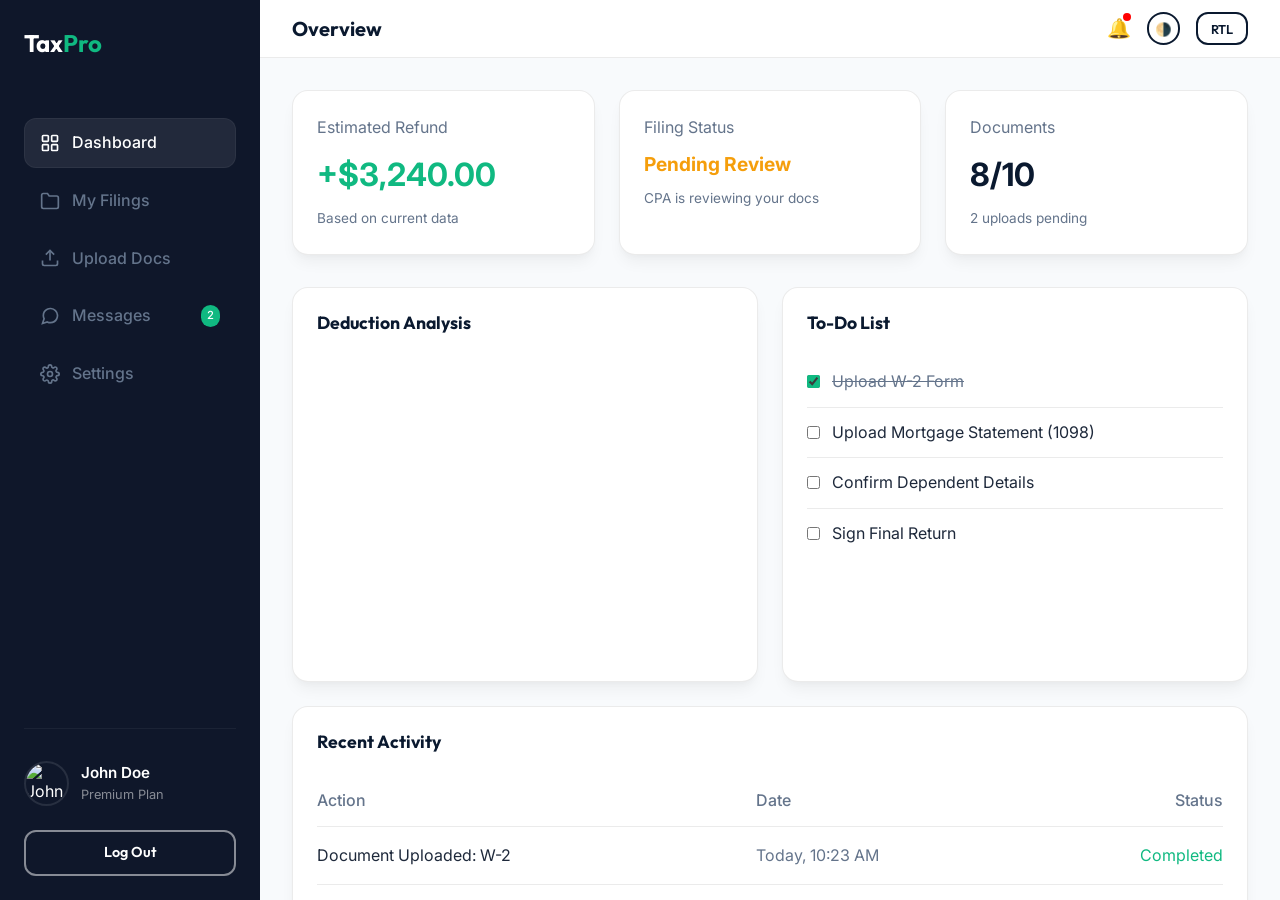
==== dashboard.html @ ce61efd9 "add the some change" ====
<!DOCTYPE html>
<html lang="en" data-theme="light">

<head>
    <meta charset="UTF-8">
    <meta name="viewport" content="width=device-width, initial-scale=1.0">
    <title>Dashboard - TaxPro Premium</title>
    <!-- Fonts -->
    <link rel="preconnect" href="https://fonts.googleapis.com">
    <link rel="preconnect" href="https://fonts.gstatic.com" crossorigin>
    <link
        href="https://fonts.googleapis.com/css2?family=Inter:wght@400;500;600;700&family=Outfit:wght@500;700&display=swap"
        rel="stylesheet">
    <!-- Chart.js -->
    <script src="https://cdn.jsdelivr.net/npm/chart.js"></script>
    <!-- CSS -->
    <link rel="stylesheet" href="assets/css/style.css">
    <link rel="icon" type="image/svg+xml" href="assets/images/favicon.svg">
    <style>
        /* Dashboard Specific Styles */
        .dashboard-layout {
            display: grid;
            grid-template-columns: 260px 1fr;
            min-height: 100vh;
            background-color: var(--bg-body);
        }

        @media (max-width: 1024px) {
            .dashboard-layout {
                grid-template-columns: 1fr;
                padding-top: 80px;
                /* Space for fixed topbar */
            }

            .sidebar {
                display: none;
            }

            .sidebar.active {
                display: flex;
                position: fixed;
                top: 0;
                left: 0;
                bottom: 0;
                z-index: 2100;
                width: 260px;
            }

            .sidebar-overlay {
                display: none;
                position: fixed;
                inset: 0;
                background: rgba(0, 0, 0, 0.5);
                backdrop-filter: blur(4px);
                z-index: 2050;
            }

            .sidebar-overlay.active {
                display: block;
            }

            .topbar {
                position: fixed !important;
                top: 0 !important;
                bottom: auto !important;
                left: 0 !important;
                right: 0 !important;
                height: 80px !important;
                border-top: none !important;
                border-bottom: 1px solid var(--border-color) !important;
                padding: 0 1rem !important;
                background: var(--bg-surface) !important;
                box-shadow: 0 4px 20px rgba(0, 0, 0, 0.15) !important;
                z-index: 3000 !important;
                /* Ensure it's above the overlay */
            }

            .dashboard-content {
                padding-bottom: 2rem !important;
            }
        }

        /* Sidebar */
        .sidebar {
            background: var(--bg-surface);
            border-right: 1px solid var(--border-color);
            display: flex;
            flex-direction: column;
            padding: 1.5rem;
            transition: transform 0.3s ease;
        }

        .nav-item {
            display: flex;
            align-items: center;
            gap: 0.75rem;
            padding: 0.75rem 1rem;
            color: var(--text-muted);
            border-radius: var(--radius-md);
            margin-bottom: 0.5rem;
            transition: all 0.2s;
            font-weight: 500;
        }

        .nav-item:hover,
        .nav-item.active {
            background: rgba(255, 255, 255, 0.08);
            color: white;
            box-shadow: inset 0 0 0 1px rgba(255, 255, 255, 0.05);
        }

        .nav-item svg {
            width: 20px;
            height: 20px;
            stroke-width: 2;
        }

        [data-theme="dark"] .nav-item:hover,
        [data-theme="dark"] .nav-item.active {
            background: rgba(255, 255, 255, 0.1);
        }

        /* Topbar */
        .topbar {
            height: 70px;
            background: var(--bg-surface);
            border-bottom: 1px solid var(--border-color);
            display: flex;
            align-items: center;
            justify-content: space-between;
            padding: 0 2rem;
            position: sticky;
            top: 0;
            z-index: 100;
        }

        /* Main Content */
        .dashboard-content {
            padding: 2rem;
            overflow-y: auto;
            max-height: 100vh;
        }

        /* Widgets */
        .widget-grid {
            display: grid;
            grid-template-columns: repeat(auto-fit, minmax(300px, 1fr));
            gap: 1.5rem;
            margin-bottom: 2rem;
        }

        .status-card {
            padding: 1.5rem;
            border-radius: var(--radius-lg);
            background: var(--bg-surface);
            border: 1px solid var(--border-color);
            box-shadow: var(--shadow-card);
        }

        #sidebar-toggle {
            display: none;
            width: 45px;
            height: 45px;
            padding: 0;
            border-radius: 50%;
            align-items: center;
            justify-content: center;
            font-size: 1.25rem;
            background: var(--bg-surface);
            border: 1px solid var(--border-color);
            transition: all 0.2s;
        }

        @media (max-width: 1024px) {
            #sidebar-toggle {
                display: flex;
                background: var(--bg-surface) !important;
                color: var(--heading-color) !important;
                border: 2px solid var(--border-color) !important;
                margin-top: 0 !important;
                /* Center it better */
            }

            .topbar .flex h2 {
                font-size: 1.5rem !important;
                font-weight: 700 !important;
                margin-bottom: 0 !important;
            }

            .topbar .flex[style*="gap: 1rem"] {
                gap: 0.5rem !important;
            }
        }
    </style>
    <link href="https://unpkg.com/aos@2.3.1/dist/aos.css" rel="stylesheet">
</head>

<body>
    <div class="sidebar-overlay" id="sidebar-overlay"></div>
    <div class="dashboard-layout">

        <!-- Sidebar -->
        <aside class="sidebar" id="sidebar" style="background: #0F172A; color: white; border-right: none;">
            <div class="logo" style="margin-bottom: 3.5rem;">
                <a href="index.html"
                    style="font-family: var(--font-heading); font-size: 1.5rem; font-weight: 700; color: white;">
                    Tax<span style="color: var(--color-accent);">Pro</span>
                </a>
            </div>

            <!-- Section 1: Main Nav -->
            <div style="margin-bottom: 2rem;">
                <nav style="display: flex; flex-direction: column;">
                    <a href="#" class="nav-item active">
                        <svg viewBox="0 0 24 24" fill="none" stroke="currentColor">
                            <rect x="3" y="3" width="7" height="7" rx="1"></rect>
                            <rect x="14" y="3" width="7" height="7" rx="1"></rect>
                            <rect x="14" y="14" width="7" height="7" rx="1"></rect>
                            <rect x="3" y="14" width="7" height="7" rx="1"></rect>
                        </svg>
                        Dashboard
                    </a>
                    <a href="#" class="nav-item">
                        <svg viewBox="0 0 24 24" fill="none" stroke="currentColor">
                            <path d="M22 19a2 2 0 0 1-2 2H4a2 2 0 0 1-2-2V5a2 2 0 0 1 2-2h5l2 3h9a2 2 0 0 1 2 2z">
                            </path>
                        </svg>
                        My Filings
                    </a>
                    <a href="#" class="nav-item">
                        <svg viewBox="0 0 24 24" fill="none" stroke="currentColor">
                            <path d="M21 15v4a2 2 0 0 1-2 2H5a2 2 0 0 1-2-2v-4"></path>
                            <polyline points="17 8 12 3 7 8"></polyline>
                            <line x1="12" y1="3" x2="12" y2="15"></line>
                        </svg>
                        Upload Docs
                    </a>
                    <a href="#" class="nav-item">
                        <svg viewBox="0 0 24 24" fill="none" stroke="currentColor">
                            <path
                                d="M21 11.5a8.38 8.38 0 0 1-.9 3.8 8.5 8.5 0 0 1-7.6 4.7 8.38 8.38 0 0 1-3.8-.9L3 21l1.9-5.7a8.38 8.38 0 0 1-.9-3.8 8.5 8.5 0 0 1 4.7-7.6 8.38 8.38 0 0 1 3.8-.9h.5a8.48 8.48 0 0 1 8 8v.5z">
                            </path>
                        </svg>
                        Messages <span
                            style="background: var(--color-accent); color: white; padding: 2px 6px; border-radius: 10px; font-size: 0.7rem; margin-left: auto;">2</span>
                    </a>
                    <a href="profile.html" class="nav-item">
                        <svg viewBox="0 0 24 24" fill="none" stroke="currentColor">
                            <circle cx="12" cy="12" r="3"></circle>
                            <path
                                d="M19.4 15a1.65 1.65 0 0 0 .33 1.82l.06.06a2 2 0 0 1 0 2.83 2 2 0 0 1-2.83 0l-.06-.06a1.65 1.65 0 0 0-1.82-.33 1.65 1.65 0 0 0-1 1.51V21a2 2 0 0 1-2 2 2 2 0 0 1-2-2v-.09A1.65 1.65 0 0 0 9 19.4a1.65 1.65 0 0 0-1.82.33l-.06.06a2 2 0 0 1-2.83 0 2 2 0 0 1 0-2.83l.06-.06a1.65 1.65 0 0 0 .33-1.82 1.65 1.65 0 0 0-1.51-1H3a2 2 0 0 1-2-2 2 2 0 0 1 2-2h.09A1.65 1.65 0 0 0 4.6 9a1.65 1.65 0 0 0-.33-1.82l-.06-.06a2 2 0 0 1 0-2.83 2 2 0 0 1 2.83 0l.06.06a1.65 1.65 0 0 0 1.82.33H9a1.65 1.65 0 0 0 1-1.51V3a2 2 0 0 1 2-2 2 2 0 0 1 2 2v.09a1.65 1.65 0 0 0 1 1.51 1.65 1.65 0 0 0 1.82-.33l.06-.06a2 2 0 0 1 2.83 0 2 2 0 0 1 0 2.83l-.06.06a1.65 1.65 0 0 0-.33 1.82V9a1.65 1.65 0 0 0 1.51 1H21a2 2 0 0 1 2 2 2 2 0 0 1-2 2h-.09a1.65 1.65 0 0 0-1.51 1z">
                            </path>
                        </svg>
                        Settings
                    </a>
                </nav>
            </div>

            <!-- Section 2: User Account -->
            <div class="user-profile"
                style="border-top: 1px solid rgba(255,255,255,0.05); padding-top: 2rem; margin-top: auto;">
                <div class="flex" style="align-items: center; gap: 0.75rem; margin-bottom: 1.5rem;">
                    <img src="https://images.unsplash.com/photo-1472099645785-5658abf4ff4e?q=80&w=150"
                        style="border-radius: 50%; width: 45px; height: 45px; object-fit: cover; border: 2px solid rgba(255,255,255,0.1);"
                        alt="John Doe">
                    <div>
                        <div style="font-weight: 600; font-size: 0.95rem; color: white;">John Doe</div>
                        <div style="font-size: 0.8rem; color: rgba(255,255,255,0.5);">Premium Plan</div>
                    </div>
                </div>
                <a href="index.html" class="btn btn-outline"
                    style="width: 100%; justify-content: center; font-size: 0.9rem; padding: 0.6rem; border-color: rgba(255,255,255,0.5); color: white;">Log
                    Out</a>
            </div>
        </aside>

        <!-- Main Area -->
        <main style="display: flex; flex-direction: column; height: 100vh;">
            <!-- Topbar -->
            <header class="topbar">
                <div class="flex" style="align-items: center; gap: 1rem;">
                    <button id="sidebar-toggle">
                        ☰
                    </button>
                    <h2 style="font-size: 1.25rem;">Overview</h2>
                </div>

                <div class="flex" style="align-items: center; gap: 1rem;">
                    <div style="position: relative;">
                        <span style="font-size: 1.2rem;">🔔</span>
                        <span
                            style="position: absolute; top: 0; right: 0; width: 8px; height: 8px; background: red; border-radius: 50%;"></span>
                    </div>
                    <button id="theme-toggle" class="btn btn-outline"
                        style="padding: 0.4rem; border-radius: 50%;">🌗</button>
                    <button id="rtl-toggle" class="btn btn-outline"
                        style="font-size: 0.8rem; padding: 0.4rem 0.8rem;">RTL</button>
                </div>
            </header>

            <!-- Content -->
            <div class="dashboard-content">

                <!-- Status Cards -->
                <div class="widget-grid">
                    <div class="status-card">
                        <div style="color: var(--text-muted); margin-bottom: 0.5rem;">Estimated Refund</div>
                        <div style="font-size: 2rem; font-weight: 700; color: var(--color-accent);">+$3,240.00</div>
                        <div style="color: var(--text-muted); font-size: 0.85rem; margin-top: 0.5rem;">Based on current
                            data</div>
                    </div>
                    <div class="status-card">
                        <div style="color: var(--text-muted); margin-bottom: 0.5rem;">Filing Status</div>
                        <div style="font-size: 1.2rem; font-weight: 700; color: #F59E0B;">Pending Review</div>
                        <div style="color: var(--text-muted); font-size: 0.85rem; margin-top: 0.5rem;">CPA is reviewing
                            your docs</div>
                    </div>
                    <div class="status-card">
                        <div style="color: var(--text-muted); margin-bottom: 0.5rem;">Documents</div>
                        <div style="font-size: 2rem; font-weight: 700; color: var(--heading-color);">8/10</div>
                        <div style="color: var(--text-muted); font-size: 0.85rem; margin-top: 0.5rem;">2 uploads pending
                        </div>
                    </div>
                </div>

                <!-- Main Widgets: Chart & Tasks -->
                <div class="grid" style="grid-template-columns: repeat(auto-fit, minmax(400px, 1fr)); gap: 1.5rem;">

                    <!-- Revenue/Deduction Chart -->
                    <div class="status-card" style="grid-column: span 1;">
                        <h3 style="margin-bottom: 1.5rem; font-size: 1.1rem;">Deduction Analysis</h3>
                        <div style="position: relative; height: 300px; width: 100%;">
                            <canvas id="revenueChart"></canvas>
                        </div>
                    </div>

                    <!-- Task Manager -->
                    <div class="status-card">
                        <h3 style="margin-bottom: 1.5rem; font-size: 1.1rem;">To-Do List</h3>
                        <div class="task-list">
                            <div class="flex"
                                style="align-items: center; gap: 0.75rem; padding: 0.75rem 0; border-bottom: 1px solid var(--border-color);">
                                <input type="checkbox" checked style="accent-color: var(--color-accent);">
                                <span style="text-decoration: line-through; color: var(--text-muted);">Upload W-2
                                    Form</span>
                            </div>
                            <div class="flex"
                                style="align-items: center; gap: 0.75rem; padding: 0.75rem 0; border-bottom: 1px solid var(--border-color);">
                                <input type="checkbox" style="accent-color: var(--color-accent);">
                                <span>Upload Mortgage Statement (1098)</span>
                            </div>
                            <div class="flex"
                                style="align-items: center; gap: 0.75rem; padding: 0.75rem 0; border-bottom: 1px solid var(--border-color);">
                                <input type="checkbox" style="accent-color: var(--color-accent);">
                                <span>Confirm Dependent Details</span>
                            </div>
                            <div class="flex" style="align-items: center; gap: 0.75rem; padding: 0.75rem 0;">
                                <input type="checkbox" style="accent-color: var(--color-accent);">
                                <span>Sign Final Return</span>
                            </div>
                        </div>
                    </div>

                </div>

                <!-- Recent Activity -->
                <div class="status-card" style="margin-top: 1.5rem;">
                    <h3 style="margin-bottom: 1.5rem; font-size: 1.1rem;">Recent Activity</h3>
                    <table style="width: 100%; text-align: left; border-collapse: collapse;">
                        <thead>
                            <tr style="border-bottom: 1px solid var(--border-color); color: var(--text-muted);">
                                <th style="padding: 0.75rem 0; font-weight: 500;">Action</th>
                                <th style="padding: 0.75rem 0; font-weight: 500;">Date</th>
                                <th style="padding: 0.75rem 0; font-weight: 500; text-align: right;">Status</th>
                            </tr>
                        </thead>
                        <tbody>
                            <tr style="border-bottom: 1px solid var(--border-color);">
                                <td style="padding: 1rem 0;">Document Uploaded: W-2</td>
                                <td style="padding: 1rem 0; color: var(--text-muted);">Today, 10:23 AM</td>
                                <td style="padding: 1rem 0; text-align: right; color: var(--color-accent);">Completed
                                </td>
                            </tr>
                            <tr style="border-bottom: 1px solid var(--border-color);">
                                <td style="padding: 1rem 0;">Profile Updated</td>
                                <td style="padding: 1rem 0; color: var(--text-muted);">Yesterday</td>
                                <td style="padding: 1rem 0; text-align: right; color: var(--color-accent);">Completed
                                </td>
                            </tr>
                            <tr>
                                <td style="padding: 1rem 0;">CPA Message Received</td>
                                <td style="padding: 1rem 0; color: var(--text-muted);">Jan 28, 2026</td>
                                <td style="padding: 1rem 0; text-align: right; color: #F59E0B;">Pending</td>
                            </tr>
                        </tbody>
                    </table>
                </div>

            </div>
        </main>
    </div>

    <!-- Dashboard Logic -->
    <script src="https://unpkg.com/aos@2.3.1/dist/aos.js"></script>
    <script src="assets/js/main.js"></script>
    <script>
        // Sidebar Toggle Logic for Mobile
        const sidebar = document.getElementById('sidebar');
        const sidebarToggle = document.getElementById('sidebar-toggle');
        const sidebarOverlay = document.getElementById('sidebar-overlay');

        if (sidebarToggle) {
            sidebarToggle.addEventListener('click', () => {
                sidebar.classList.toggle('active');
                sidebarOverlay.classList.toggle('active');
            });
        }

        if (sidebarOverlay) {
            sidebarOverlay.addEventListener('click', () => {
                sidebar.classList.remove('active');
                sidebarOverlay.classList.remove('active');
            });
        }

        // Chart.js Setup
        const ctx = document.getElementById('revenueChart').getContext('2d');
        const revenueChart = new Chart(ctx, {
            type: 'line',
            data: {
                labels: ['Jan', 'Feb', 'Mar', 'Apr', 'May', 'Jun'],
                datasets: [{
                    label: 'Potential Deductions ($)',
                    data: [1200, 1900, 3000, 5000, 2000, 3000],
                    backgroundColor: 'rgba(16, 185, 129, 0.1)',
                    borderColor: '#10B981',
                    borderWidth: 2,
                    fill: true,
                    tension: 0.4
                }]
            },
            options: {
                responsive: true,
                maintainAspectRatio: false,
                plugins: {
                    legend: { display: false }
                },
                scales: {
                    y: {
                        beginAtZero: true,
                        grid: { color: 'rgba(0,0,0,0.05)' }
                    },
                    x: {
                        grid: { display: false }
                    }
                }
            }
        });

        // Dark Mode Chart Update Listener (Optional)
        window.addEventListener('themeChanged', (e) => {
            // Update chart colors if needed
        });
    </script>
</body>

</html>
---- assets/css/style.css ----
/* 
   Tax Preparation Services - Premium Design System 
   Focus: Luxury, Professional, Fintech, Accessible
*/

:root {
    /* Color Palette - Premium & Professional */
    --color-primary: #0A192F;
    /* Deep Navy Blue - Trust */
    --color-primary-light: #162a47;
    --color-accent: #10B981;
    /* Emerald Green - Growth/Success */
    --color-accent-hover: #059669;
    --color-gold: #D4AF37;
    /* Subtle Gold for Luxury highlights */

    --color-bg-light: #F8FAFC;
    /* Off-white background */
    --color-surface-light: #FFFFFF;
    --color-text-light: #1E293B;
    /* Slate 800 */
    --color-text-muted-light: #64748B;

    --color-bg-dark: #0F172A;
    /* Slate 900 */
    --color-surface-dark: #1E293B;
    /* Slate 800 */
    --color-text-dark: #F1F5F9;
    /* Slate 100 */
    --color-text-muted-dark: #94A3B8;

    /* Semantic Aliases (Default: Light Mode) */
    --bg-body: var(--color-bg-light);
    --bg-surface: var(--color-surface-light);
    --bg-card: rgba(255, 255, 255, 0.7);
    /* Glassmorphism base */
    --text-main: var(--color-text-light);
    --text-muted: var(--color-text-muted-light);
    --heading-color: var(--color-primary);
    --border-color: rgba(0, 0, 0, 0.08);
    --shadow-soft: 0 4px 20px -2px rgba(0, 0, 0, 0.1);
    --shadow-card: 0 10px 15px -3px rgba(0, 0, 0, 0.05), 0 4px 6px -2px rgba(0, 0, 0, 0.025);

    /* Typography */
    --font-heading: 'Outfit', 'Inter', sans-serif;
    --font-body: 'Inter', system-ui, sans-serif;

    /* Spacing */
    --container-padding: 2rem;
    --radius-sm: 0.5rem;
    --radius-md: 0.75rem;
    --radius-lg: 1rem;
    --radius-xl: 1.5rem;
}

/* Dark Mode Overrides */
[data-theme="dark"] {
    --bg-body: var(--color-bg-dark);
    --bg-surface: var(--color-surface-dark);
    --bg-card: rgba(30, 41, 59, 0.7);
    --text-main: var(--color-text-dark);
    --text-muted: var(--color-text-muted-dark);
    --heading-color: var(--color-text-dark);
    --border-color: rgba(255, 255, 255, 0.08);
    --shadow-soft: 0 4px 20px -2px rgba(0, 0, 0, 0.4);
    --shadow-card: 0 10px 15px -3px rgba(0, 0, 0, 0.3);
}

/* RTL Support */
/* RTL variables can be added here if needed */

/* Reset & Base Styles */
*,
*::before,
*::after {
    box-sizing: border-box;
    margin: 0;
    padding: 0;
}

html {
    scroll-behavior: smooth;
    font-size: 16px;
}

body {
    font-family: var(--font-body);
    background-color: var(--bg-body);
    color: var(--text-main);
    line-height: 1.6;
    transition: background-color 0.3s ease, color 0.3s ease;
    overflow-x: hidden;
}

h1,
h2,
h3,
h4,
h5,
h6 {
    font-family: var(--font-heading);
    color: var(--heading-color);
    font-weight: 700;
    line-height: 1.2;
    overflow-wrap: break-word;
    word-wrap: break-word;
}

a {
    text-decoration: none;
    color: inherit;
    transition: color 0.2s ease;
}

ul {
    list-style: none;
}

img {
    max-width: 100%;
    display: block;
}

/* Utilities */
.container {
    width: 100%;
    max-width: 1280px;
    margin: 0 auto;
    padding: 0 var(--container-padding);
}

.flex {
    display: flex;
}

.grid {
    display: grid;
}

.hidden {
    display: none !important;
}

.section-padding {
    padding: 5rem 0;
}

.text-center {
    text-align: center !important;
}

/* Buttons */
.btn {
    display: inline-flex;
    align-items: center;
    justify-content: center;
    padding: 0.75rem 1.5rem;
    font-weight: 600;
    border-radius: var(--radius-md);
    cursor: pointer;
    transition: all 0.3s cubic-bezier(0.4, 0, 0.2, 1);
    font-family: var(--font-heading);
    border: none;
    outline: none;
    text-transform: capitalize;
}

.btn-primary {
    background-color: var(--color-primary);
    color: white;
    box-shadow: 0 4px 6px rgba(10, 25, 47, 0.2);
}

.btn-primary:hover {
    background-color: var(--color-primary-light);
    transform: translateY(-2px);
    box-shadow: 0 10px 15px rgba(10, 25, 47, 0.3);
}

.btn-accent {
    background-color: var(--color-accent);
    color: white;
    box-shadow: 0 4px 6px rgba(16, 185, 129, 0.2);
}

.btn-accent:hover {
    background-color: var(--color-accent-hover);
    transform: translateY(-2px);
    box-shadow: 0 10px 15px rgba(16, 185, 129, 0.3);
}

.btn-outline {
    background-color: transparent;
    border: 2px solid var(--color-primary);
    color: var(--color-primary);
}

[data-theme="dark"] .btn-outline {
    border-color: white;
    color: white;
}

.btn-outline:hover {
    background-color: var(--color-primary);
    color: white;
}

[data-theme="dark"] .btn-outline:hover {
    background-color: white;
    color: var(--color-primary);
}

/* Glassmorphism Classes */
.glass-panel {
    background: var(--bg-card);
    backdrop-filter: blur(12px);
    -webkit-backdrop-filter: blur(12px);
    border: 1px solid var(--border-color);
    box-shadow: var(--shadow-card);
    border-radius: var(--radius-lg);
}

/* Animations */
@keyframes fadeInUp {
    from {
        opacity: 0;
        transform: translateY(20px);
    }

    to {
        opacity: 1;
        transform: translateY(0);
    }
}

.animate-fade-up {
    animation: fadeInUp 0.6s ease-out forwards;
}

/* RTL Helpers */
[dir="rtl"] .mr-auto {
    margin-right: 0;
    margin-left: auto;
}

[dir="rtl"] .ml-auto {
    margin-left: 0;
    margin-right: auto;
}

/* Mobile Navigation */
.mobile-nav-toggle {
    display: none;
    align-items: center;
    justify-content: center;
    font-size: 1.8rem;
    background: none;
    border: none;
    color: var(--heading-color);
    cursor: pointer;
    z-index: 2001;
    padding: 0.5rem;
}

.mobile-nav {
    position: fixed;
    top: 0;
    right: -100%;
    width: 280px;
    height: 100vh;
    background: var(--bg-surface);
    z-index: 2000;
    padding: 6rem 2rem 2rem;
    flex-direction: column;
    gap: 1.5rem;
    transition: right 0.3s cubic-bezier(0.4, 0, 0.2, 1);
    box-shadow: -5px 0 30px rgba(0, 0, 0, 0.15);
    display: flex;
}

.mobile-nav.active {
    right: 0;
}

.mobile-nav a {
    font-size: 1.25rem;
    font-weight: 600;
    color: var(--text-main);
    padding: 0.5rem 0;
    border-bottom: 1px solid rgba(0, 0, 0, 0.05);
}

[data-theme="dark"] .mobile-nav a {
    border-bottom-color: rgba(255, 255, 255, 0.05);
}

.mobile-nav a.active {
    color: var(--color-accent);
}

.mobile-overlay {
    position: fixed;
    inset: 0;
    background: rgba(0, 0, 0, 0.6);
    backdrop-filter: blur(4px);
    -webkit-backdrop-filter: blur(4px);
    z-index: 1999;
    display: none;
    opacity: 0;
    transition: opacity 0.3s ease;
}

.mobile-overlay.active {
    display: block;
    opacity: 1;
}

@media (max-width: 1024px) {
    .desktop-nav {
        display: none !important;
    }

    .mobile-nav-toggle {
        display: flex;
    }

    .mobile-hide {
        display: none !important;
    }
}

/* Global Responsive Adjustments */
@media (max-width: 768px) {
    :root {
        --container-padding: 1rem;
    }

    .section-padding {
        padding: 3rem 0;
    }

    h1 {
        font-size: 2rem !important;
    }

    h2 {
        font-size: 1.75rem !important;
    }

    h3 {
        font-size: 1.5rem !important;
    }

    .container.grid,
    .grid {
        grid-template-columns: 1fr !important;
        gap: 1.5rem !important;
    }

    /* Override inline grid styles if they cause overflow */
    [style*="grid-template-columns"] {
        grid-template-columns: 1fr !important;
    }

    /* Dashboard & Profile Specific Fixes */
    .topbar {
        padding: 0 1rem !important;
    }

    .dashboard-content {
        padding: 1rem !important;
    }

    .settings-grid,
    [style*="grid-template-columns: 1fr 1fr"] {
        grid-template-columns: 1fr !important;
    }

    /* Auth pages padding */
    body {
        padding: 1rem !important;
    }

    .auth-content {
        padding: 2rem 1rem !important;
    }
}

@media (max-width: 480px) {
    h1 {
        font-size: 2rem !important;
    }

    .hero-btns {
        flex-direction: column;
    }

    .hero-btns .btn {
        width: 100%;
    }
}
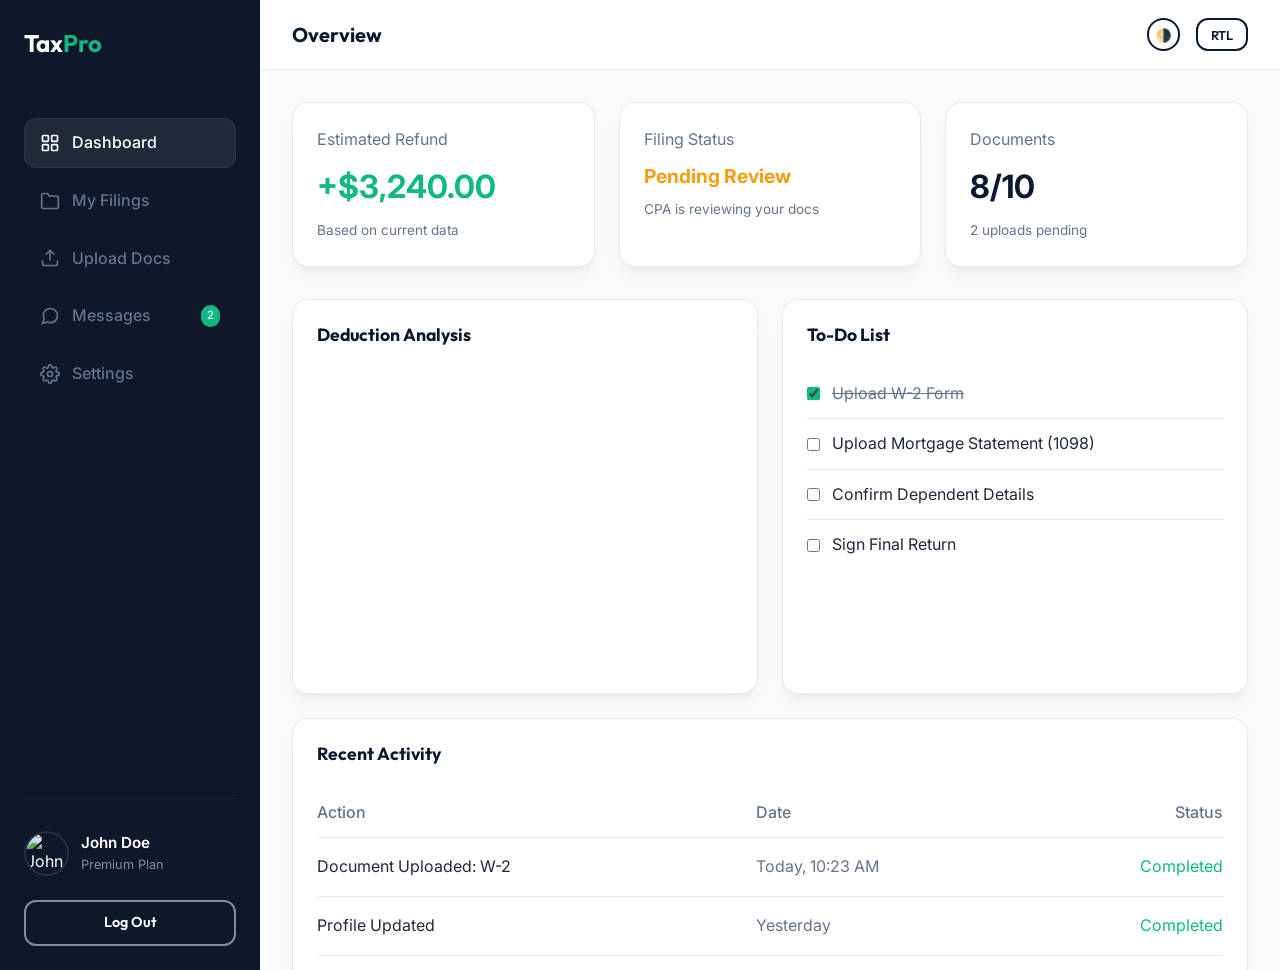
==== commit 80c8eb59: "add notify" ====
--- a/dashboard.html
+++ b/dashboard.html
@@ -25,11 +25,103 @@
             background-color: var(--bg-body);
         }
 
+
+        /* Sidebar */
+        .sidebar {
+            background: var(--bg-surface);
+            border-right: 1px solid var(--border-color);
+            display: flex;
+            flex-direction: column;
+            padding: 1.5rem;
+            transition: transform 0.3s ease;
+        }
+
+        .nav-item {
+            display: flex;
+            align-items: center;
+            gap: 0.75rem;
+            padding: 0.75rem 1rem;
+            color: var(--text-muted);
+            border-radius: var(--radius-md);
+            margin-bottom: 0.5rem;
+            transition: all 0.2s;
+            font-weight: 500;
+        }
+
+        .nav-item:hover,
+        .nav-item.active {
+            background: rgba(255, 255, 255, 0.08);
+            color: white;
+            box-shadow: inset 0 0 0 1px rgba(255, 255, 255, 0.05);
+        }
+
+        .nav-item svg {
+            width: 20px;
+            height: 20px;
+            stroke-width: 2;
+        }
+
+        [data-theme="dark"] .nav-item:hover,
+        [data-theme="dark"] .nav-item.active {
+            background: rgba(255, 255, 255, 0.1);
+        }
+
+        /* Topbar */
+        .topbar {
+            height: 70px;
+            background: var(--bg-surface);
+            border-bottom: 1px solid var(--border-color);
+            display: flex;
+            align-items: center;
+            justify-content: space-between;
+            padding: 0 2rem;
+            position: sticky;
+            top: 0;
+            z-index: 100;
+        }
+
+        /* Main Content */
+        .dashboard-content {
+            padding: 2rem;
+            overflow-y: auto;
+            max-height: 100vh;
+        }
+
+        /* Widgets */
+        .widget-grid {
+            display: grid;
+            grid-template-columns: repeat(auto-fit, minmax(300px, 1fr));
+            gap: 1.5rem;
+            margin-bottom: 2rem;
+        }
+
+        .status-card {
+            padding: 1.5rem;
+            border-radius: var(--radius-lg);
+            background: var(--bg-surface);
+            border: 1px solid var(--border-color);
+            box-shadow: var(--shadow-card);
+        }
+
+        #sidebar-toggle {
+            display: none;
+            width: 45px;
+            height: 45px;
+            padding: 0;
+            border-radius: 50%;
+            align-items: center;
+            justify-content: center;
+            font-size: 1.25rem;
+            background: var(--bg-surface);
+            border: 1px solid var(--border-color);
+            transition: all 0.2s;
+        }
+
+
         @media (max-width: 1024px) {
             .dashboard-layout {
                 grid-template-columns: 1fr;
                 padding-top: 80px;
-                /* Space for fixed topbar */
             }
 
             .sidebar {
@@ -72,113 +164,20 @@
                 background: var(--bg-surface) !important;
                 box-shadow: 0 4px 20px rgba(0, 0, 0, 0.15) !important;
                 z-index: 3000 !important;
-                /* Ensure it's above the overlay */
             }
 
             .dashboard-content {
                 padding-bottom: 2rem !important;
-            }
-        }
-
-        /* Sidebar */
-        .sidebar {
-            background: var(--bg-surface);
-            border-right: 1px solid var(--border-color);
-            display: flex;
-            flex-direction: column;
-            padding: 1.5rem;
-            transition: transform 0.3s ease;
-        }
-
-        .nav-item {
-            display: flex;
-            align-items: center;
-            gap: 0.75rem;
-            padding: 0.75rem 1rem;
-            color: var(--text-muted);
-            border-radius: var(--radius-md);
-            margin-bottom: 0.5rem;
-            transition: all 0.2s;
-            font-weight: 500;
-        }
-
-        .nav-item:hover,
-        .nav-item.active {
-            background: rgba(255, 255, 255, 0.08);
-            color: white;
-            box-shadow: inset 0 0 0 1px rgba(255, 255, 255, 0.05);
-        }
-
-        .nav-item svg {
-            width: 20px;
-            height: 20px;
-            stroke-width: 2;
-        }
-
-        [data-theme="dark"] .nav-item:hover,
-        [data-theme="dark"] .nav-item.active {
-            background: rgba(255, 255, 255, 0.1);
-        }
-
-        /* Topbar */
-        .topbar {
-            height: 70px;
-            background: var(--bg-surface);
-            border-bottom: 1px solid var(--border-color);
-            display: flex;
-            align-items: center;
-            justify-content: space-between;
-            padding: 0 2rem;
-            position: sticky;
-            top: 0;
-            z-index: 100;
-        }
-
-        /* Main Content */
-        .dashboard-content {
-            padding: 2rem;
-            overflow-y: auto;
-            max-height: 100vh;
-        }
-
-        /* Widgets */
-        .widget-grid {
-            display: grid;
-            grid-template-columns: repeat(auto-fit, minmax(300px, 1fr));
-            gap: 1.5rem;
-            margin-bottom: 2rem;
-        }
-
-        .status-card {
-            padding: 1.5rem;
-            border-radius: var(--radius-lg);
-            background: var(--bg-surface);
-            border: 1px solid var(--border-color);
-            box-shadow: var(--shadow-card);
-        }
-
-        #sidebar-toggle {
-            display: none;
-            width: 45px;
-            height: 45px;
-            padding: 0;
-            border-radius: 50%;
-            align-items: center;
-            justify-content: center;
-            font-size: 1.25rem;
-            background: var(--bg-surface);
-            border: 1px solid var(--border-color);
-            transition: all 0.2s;
-        }
-
-        @media (max-width: 1024px) {
+                max-height: none !important;
+                overflow-y: visible !important;
+            }
+
             #sidebar-toggle {
                 display: flex;
                 background: var(--bg-surface) !important;
                 color: var(--heading-color) !important;
                 border: 2px solid var(--border-color) !important;
                 margin-top: 0 !important;
-                /* Center it better */
             }
 
             .topbar .flex h2 {
@@ -190,6 +189,20 @@
             .topbar .flex[style*="gap: 1rem"] {
                 gap: 0.5rem !important;
             }
+
+            .mobile-logo {
+                display: block !important;
+                font-family: var(--font-heading);
+                font-size: 1.25rem;
+                font-weight: 700;
+                color: var(--heading-color);
+                text-decoration: none;
+                margin-right: 0.5rem;
+            }
+        }
+
+        .mobile-logo {
+            display: none;
         }
     </style>
     <link href="https://unpkg.com/aos@2.3.1/dist/aos.css" rel="stylesheet">
@@ -275,22 +288,23 @@
         </aside>
 
         <!-- Main Area -->
-        <main style="display: flex; flex-direction: column; height: 100vh;">
+        <main style="display: flex; flex-direction: column; min-height: 0; flex: 1;">
             <!-- Topbar -->
             <header class="topbar">
-                <div class="flex" style="align-items: center; gap: 1rem;">
-                    <button id="sidebar-toggle">
+                <div class="flex" style="align-items: center; gap: 0.75rem;">
+                    <button id="sidebar-toggle" class="btn btn-outline" style="padding: 0.4rem;">
                         ☰
                     </button>
-                    <h2 style="font-size: 1.25rem;">Overview</h2>
+                    <a href="index.html" class="mobile-logo">
+                        Tax<span style="color: var(--color-accent);">Pro</span>
+                    </a>
+                    <h2 class="page-title"
+                        style="font-size: 1.25rem; white-space: nowrap; overflow: hidden; text-overflow: ellipsis;">
+                        Overview</h2>
                 </div>
 
                 <div class="flex" style="align-items: center; gap: 1rem;">
-                    <div style="position: relative;">
-                        <span style="font-size: 1.2rem;">🔔</span>
-                        <span
-                            style="position: absolute; top: 0; right: 0; width: 8px; height: 8px; background: red; border-radius: 50%;"></span>
-                    </div>
+                   
                     <button id="theme-toggle" class="btn btn-outline"
                         style="padding: 0.4rem; border-radius: 50%;">🌗</button>
                     <button id="rtl-toggle" class="btn btn-outline"
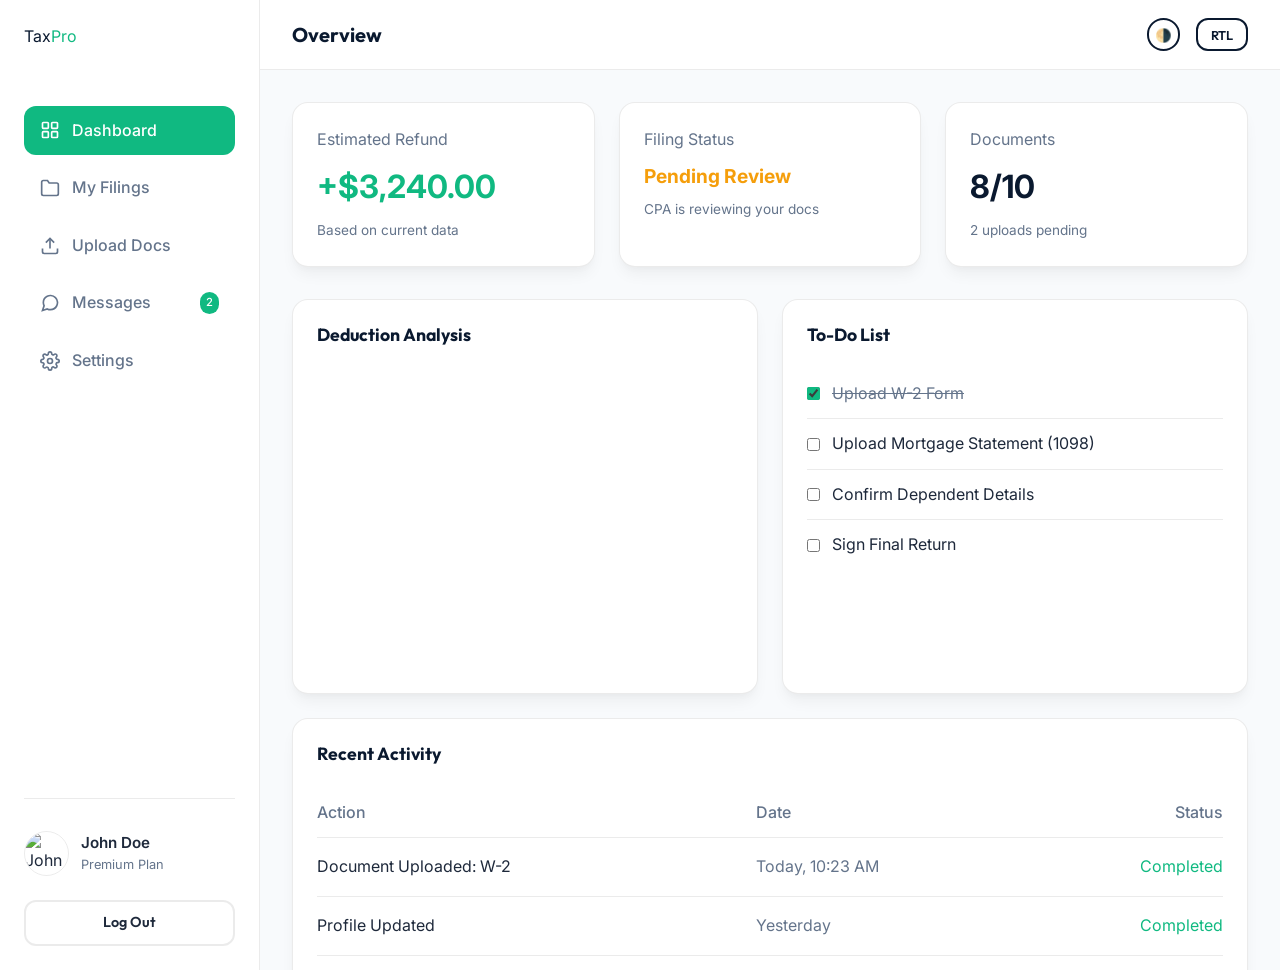
==== commit d0a295d9: "aaswd" ====
--- a/dashboard.html
+++ b/dashboard.html
@@ -26,46 +26,6 @@
         }
 
 
-        /* Sidebar */
-        .sidebar {
-            background: var(--bg-surface);
-            border-right: 1px solid var(--border-color);
-            display: flex;
-            flex-direction: column;
-            padding: 1.5rem;
-            transition: transform 0.3s ease;
-        }
-
-        .nav-item {
-            display: flex;
-            align-items: center;
-            gap: 0.75rem;
-            padding: 0.75rem 1rem;
-            color: var(--text-muted);
-            border-radius: var(--radius-md);
-            margin-bottom: 0.5rem;
-            transition: all 0.2s;
-            font-weight: 500;
-        }
-
-        .nav-item:hover,
-        .nav-item.active {
-            background: rgba(255, 255, 255, 0.08);
-            color: white;
-            box-shadow: inset 0 0 0 1px rgba(255, 255, 255, 0.05);
-        }
-
-        .nav-item svg {
-            width: 20px;
-            height: 20px;
-            stroke-width: 2;
-        }
-
-        [data-theme="dark"] .nav-item:hover,
-        [data-theme="dark"] .nav-item.active {
-            background: rgba(255, 255, 255, 0.1);
-        }
-
         /* Topbar */
         .topbar {
             height: 70px;
@@ -118,88 +78,6 @@
         }
 
 
-        @media (max-width: 1024px) {
-            .dashboard-layout {
-                grid-template-columns: 1fr;
-                padding-top: 80px;
-            }
-
-            .sidebar {
-                display: none;
-            }
-
-            .sidebar.active {
-                display: flex;
-                position: fixed;
-                top: 0;
-                left: 0;
-                bottom: 0;
-                z-index: 2100;
-                width: 260px;
-            }
-
-            .sidebar-overlay {
-                display: none;
-                position: fixed;
-                inset: 0;
-                background: rgba(0, 0, 0, 0.5);
-                backdrop-filter: blur(4px);
-                z-index: 2050;
-            }
-
-            .sidebar-overlay.active {
-                display: block;
-            }
-
-            .topbar {
-                position: fixed !important;
-                top: 0 !important;
-                bottom: auto !important;
-                left: 0 !important;
-                right: 0 !important;
-                height: 80px !important;
-                border-top: none !important;
-                border-bottom: 1px solid var(--border-color) !important;
-                padding: 0 1rem !important;
-                background: var(--bg-surface) !important;
-                box-shadow: 0 4px 20px rgba(0, 0, 0, 0.15) !important;
-                z-index: 3000 !important;
-            }
-
-            .dashboard-content {
-                padding-bottom: 2rem !important;
-                max-height: none !important;
-                overflow-y: visible !important;
-            }
-
-            #sidebar-toggle {
-                display: flex;
-                background: var(--bg-surface) !important;
-                color: var(--heading-color) !important;
-                border: 2px solid var(--border-color) !important;
-                margin-top: 0 !important;
-            }
-
-            .topbar .flex h2 {
-                font-size: 1.5rem !important;
-                font-weight: 700 !important;
-                margin-bottom: 0 !important;
-            }
-
-            .topbar .flex[style*="gap: 1rem"] {
-                gap: 0.5rem !important;
-            }
-
-            .mobile-logo {
-                display: block !important;
-                font-family: var(--font-heading);
-                font-size: 1.25rem;
-                font-weight: 700;
-                color: var(--heading-color);
-                text-decoration: none;
-                margin-right: 0.5rem;
-            }
-        }
 
         .mobile-logo {
             display: none;
@@ -213,17 +91,16 @@
     <div class="dashboard-layout">
 
         <!-- Sidebar -->
-        <aside class="sidebar" id="sidebar" style="background: #0F172A; color: white; border-right: none;">
+        <aside class="sidebar" id="sidebar">
             <div class="logo" style="margin-bottom: 3.5rem;">
-                <a href="index.html"
-                    style="font-family: var(--font-heading); font-size: 1.5rem; font-weight: 700; color: white;">
+                <a href="index.html">
                     Tax<span style="color: var(--color-accent);">Pro</span>
                 </a>
             </div>
 
             <!-- Section 1: Main Nav -->
             <div style="margin-bottom: 2rem;">
-                <nav style="display: flex; flex-direction: column;">
+                <nav>
                     <a href="#" class="nav-item active">
                         <svg viewBox="0 0 24 24" fill="none" stroke="currentColor">
                             <rect x="3" y="3" width="7" height="7" rx="1"></rect>
@@ -270,19 +147,15 @@
             </div>
 
             <!-- Section 2: User Account -->
-            <div class="user-profile"
-                style="border-top: 1px solid rgba(255,255,255,0.05); padding-top: 2rem; margin-top: auto;">
-                <div class="flex" style="align-items: center; gap: 0.75rem; margin-bottom: 1.5rem;">
-                    <img src="https://images.unsplash.com/photo-1472099645785-5658abf4ff4e?q=80&w=150"
-                        style="border-radius: 50%; width: 45px; height: 45px; object-fit: cover; border: 2px solid rgba(255,255,255,0.1);"
-                        alt="John Doe">
+            <div class="user-profile">
+                <div class="flex">
+                    <img src="https://images.unsplash.com/photo-1472099645785-5658abf4ff4e?q=80&w=150" alt="John Doe">
                     <div>
-                        <div style="font-weight: 600; font-size: 0.95rem; color: white;">John Doe</div>
-                        <div style="font-size: 0.8rem; color: rgba(255,255,255,0.5);">Premium Plan</div>
-                    </div>
-                </div>
-                <a href="index.html" class="btn btn-outline"
-                    style="width: 100%; justify-content: center; font-size: 0.9rem; padding: 0.6rem; border-color: rgba(255,255,255,0.5); color: white;">Log
+                        <div class="user-name">John Doe</div>
+                        <div class="user-plan">Premium Plan</div>
+                    </div>
+                </div>
+                <a href="index.html" class="btn btn-outline">Log
                     Out</a>
             </div>
         </aside>
@@ -304,7 +177,7 @@
                 </div>
 
                 <div class="flex" style="align-items: center; gap: 1rem;">
-                   
+
                     <button id="theme-toggle" class="btn btn-outline"
                         style="padding: 0.4rem; border-radius: 50%;">🌗</button>
                     <button id="rtl-toggle" class="btn btn-outline"
--- a/assets/css/style.css
+++ b/assets/css/style.css
@@ -329,6 +329,82 @@
     }
 }
 
+/* Sidebar Overlay */
+.sidebar-overlay {
+    display: none;
+    position: fixed;
+    inset: 0;
+    background: rgba(0, 0, 0, 0.5);
+    backdrop-filter: blur(4px);
+    z-index: 2050;
+}
+
+.sidebar-overlay.active {
+    display: block;
+}
+
+/* Topbar & Dashboard Mobile Layout */
+@media (max-width: 1024px) {
+    .dashboard-layout {
+        grid-template-columns: 1fr;
+        padding-top: 80px;
+    }
+
+    .topbar {
+        position: fixed !important;
+        top: 0 !important;
+        left: 0 !important;
+        right: 0 !important;
+        height: 80px !important;
+        padding: 0 1rem !important;
+        background: var(--bg-surface) !important;
+        border-bottom: 1px solid var(--border-color) !important;
+        box-shadow: 0 4px 20px rgba(0, 0, 0, 0.1) !important;
+        z-index: 1000 !important;
+        /* Keep below sidebar and overlay */
+    }
+
+    .dashboard-content {
+        padding: 1.5rem !important;
+        max-height: none !important;
+        overflow-y: visible !important;
+    }
+
+    .page-title {
+        font-size: 1.2rem !important;
+        font-weight: 700 !important;
+        max-width: 150px;
+    }
+
+    #sidebar-toggle {
+        display: flex !important;
+        align-items: center;
+        justify-content: center;
+        width: 40px;
+        height: 40px;
+        padding: 0;
+        font-size: 1.2rem;
+        border-radius: var(--radius-md);
+        background: var(--bg-surface);
+        border: 1px solid var(--border-color);
+    }
+}
+
+@media (max-width: 480px) {
+    .topbar {
+        padding: 0 0.75rem !important;
+    }
+
+    .topbar .flex {
+        gap: 0.5rem !important;
+    }
+
+    .page-title {
+        font-size: 1.1rem !important;
+        max-width: 110px;
+    }
+}
+
 /* Global Responsive Adjustments */
 @media (max-width: 768px) {
     :root {
@@ -398,4 +474,118 @@
     .hero-btns .btn {
         width: 100%;
     }
+}
+
+/* Sidebar Styling - Global Consistency (Light Theme) */
+.sidebar {
+    background: var(--bg-surface) !important;
+    /* Adapt to theme background */
+    color: var(--text-main) !important;
+    border-right: 1px solid var(--border-color) !important;
+    display: flex;
+    flex-direction: column;
+    padding: 1.5rem;
+    transition: transform 0.3s ease;
+    z-index: 2100;
+    /* Ensure high enough for mobile */
+}
+
+@media (max-width: 1024px) {
+    .sidebar {
+        display: none;
+        position: fixed;
+        top: 0;
+        left: 0;
+        bottom: 0;
+        width: 260px;
+    }
+
+    .sidebar.active {
+        display: flex;
+    }
+}
+
+.sidebar .logo a {
+    color: var(--heading-color) !important;
+}
+
+.sidebar nav {
+    display: flex;
+    flex-direction: column;
+}
+
+.nav-item {
+    display: flex;
+    align-items: center;
+    gap: 0.75rem;
+    padding: 0.75rem 1rem;
+    color: var(--text-muted) !important;
+    border-radius: var(--radius-md);
+    margin-bottom: 0.5rem;
+    transition: all 0.2s;
+    font-weight: 500;
+}
+
+.nav-item svg {
+    width: 20px;
+    height: 20px;
+    stroke-width: 2;
+}
+
+.nav-item:hover,
+.nav-item.active {
+    background: rgba(16, 185, 129, 0.1) !important;
+    /* Subtle accent background */
+    color: var(--color-accent) !important;
+    box-shadow: none;
+}
+
+.nav-item.active {
+    background: var(--color-accent) !important;
+    color: white !important;
+}
+
+.user-profile {
+    border-top: 1px solid var(--border-color);
+    padding-top: 2rem;
+    margin-top: auto;
+}
+
+.user-profile .flex {
+    align-items: center;
+    gap: 0.75rem;
+    margin-bottom: 1.5rem;
+}
+
+.user-profile img {
+    border-radius: 50%;
+    width: 45px;
+    height: 45px;
+    object-fit: cover;
+    border: 1px solid var(--border-color);
+}
+
+.user-profile .user-name {
+    font-weight: 600;
+    font-size: 0.95rem;
+    color: var(--text-main);
+}
+
+.user-profile .user-plan {
+    font-size: 0.8rem;
+    color: var(--text-muted);
+}
+
+.sidebar .btn-outline {
+    width: 100%;
+    justify-content: center;
+    font-size: 0.9rem;
+    padding: 0.6rem;
+    border-color: var(--border-color) !important;
+    color: var(--text-main) !important;
+}
+
+.sidebar .btn-outline:hover {
+    background-color: var(--color-primary) !important;
+    color: white !important;
 }
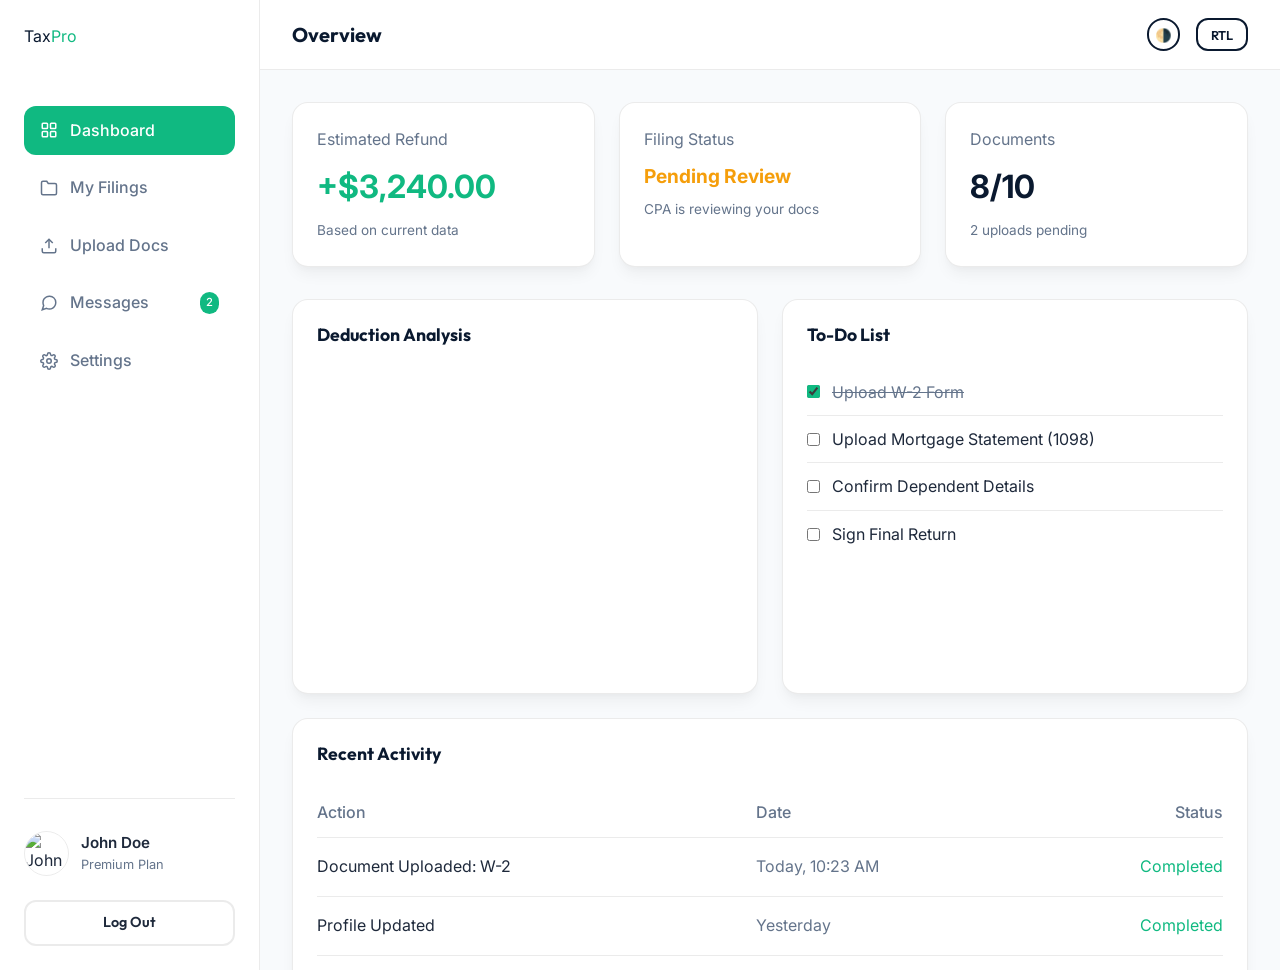
==== commit 69c750dc: "after" ====
--- a/dashboard.html
+++ b/dashboard.html
@@ -50,7 +50,7 @@
         /* Widgets */
         .widget-grid {
             display: grid;
-            grid-template-columns: repeat(auto-fit, minmax(300px, 1fr));
+            grid-template-columns: repeat(auto-fit, minmax(280px, 1fr));
             gap: 1.5rem;
             margin-bottom: 2rem;
         }
@@ -92,10 +92,12 @@
 
         <!-- Sidebar -->
         <aside class="sidebar" id="sidebar">
-            <div class="logo" style="margin-bottom: 3.5rem;">
+            <div class="logo" style="margin-bottom: 3.5rem; position: relative;">
                 <a href="index.html">
                     Tax<span style="color: var(--color-accent);">Pro</span>
                 </a>
+                <button class="sidebar-close" id="sidebar-close"
+                    style="display: none; background: none; border: none; padding: 0;">&times;</button>
             </div>
 
             <!-- Section 1: Main Nav -->
@@ -211,13 +213,14 @@
                 </div>
 
                 <!-- Main Widgets: Chart & Tasks -->
-                <div class="grid" style="grid-template-columns: repeat(auto-fit, minmax(400px, 1fr)); gap: 1.5rem;">
+                <div class="grid"
+                    style="grid-template-columns: repeat(auto-fit, minmax(min(100%, 400px), 1fr)); gap: 1.5rem;">
 
                     <!-- Revenue/Deduction Chart -->
                     <div class="status-card" style="grid-column: span 1;">
                         <h3 style="margin-bottom: 1.5rem; font-size: 1.1rem;">Deduction Analysis</h3>
-                        <div style="position: relative; height: 300px; width: 100%;">
-                            <canvas id="revenueChart"></canvas>
+                        <div style="position: relative; height: 300px; width: 100%; overflow-x: auto;">
+                            <canvas id="revenueChart" style="min-width: 300px;"></canvas>
                         </div>
                     </div>
 
@@ -227,23 +230,25 @@
                         <div class="task-list">
                             <div class="flex"
                                 style="align-items: center; gap: 0.75rem; padding: 0.75rem 0; border-bottom: 1px solid var(--border-color);">
-                                <input type="checkbox" checked style="accent-color: var(--color-accent);">
-                                <span style="text-decoration: line-through; color: var(--text-muted);">Upload W-2
-                                    Form</span>
+                                <input type="checkbox" checked
+                                    style="accent-color: var(--color-accent); flex-shrink: 0;">
+                                <span
+                                    style="text-decoration: line-through; color: var(--text-muted); line-height: 1.4;">Upload
+                                    W-2 Form</span>
                             </div>
                             <div class="flex"
                                 style="align-items: center; gap: 0.75rem; padding: 0.75rem 0; border-bottom: 1px solid var(--border-color);">
-                                <input type="checkbox" style="accent-color: var(--color-accent);">
-                                <span>Upload Mortgage Statement (1098)</span>
+                                <input type="checkbox" style="accent-color: var(--color-accent); flex-shrink: 0;">
+                                <span style="line-height: 1.4;">Upload Mortgage Statement (1098)</span>
                             </div>
                             <div class="flex"
                                 style="align-items: center; gap: 0.75rem; padding: 0.75rem 0; border-bottom: 1px solid var(--border-color);">
-                                <input type="checkbox" style="accent-color: var(--color-accent);">
-                                <span>Confirm Dependent Details</span>
+                                <input type="checkbox" style="accent-color: var(--color-accent); flex-shrink: 0;">
+                                <span style="line-height: 1.4;">Confirm Dependent Details</span>
                             </div>
                             <div class="flex" style="align-items: center; gap: 0.75rem; padding: 0.75rem 0;">
-                                <input type="checkbox" style="accent-color: var(--color-accent);">
-                                <span>Sign Final Return</span>
+                                <input type="checkbox" style="accent-color: var(--color-accent); flex-shrink: 0;">
+                                <span style="line-height: 1.4;">Sign Final Return</span>
                             </div>
                         </div>
                     </div>
@@ -253,34 +258,36 @@
                 <!-- Recent Activity -->
                 <div class="status-card" style="margin-top: 1.5rem;">
                     <h3 style="margin-bottom: 1.5rem; font-size: 1.1rem;">Recent Activity</h3>
-                    <table style="width: 100%; text-align: left; border-collapse: collapse;">
-                        <thead>
-                            <tr style="border-bottom: 1px solid var(--border-color); color: var(--text-muted);">
-                                <th style="padding: 0.75rem 0; font-weight: 500;">Action</th>
-                                <th style="padding: 0.75rem 0; font-weight: 500;">Date</th>
-                                <th style="padding: 0.75rem 0; font-weight: 500; text-align: right;">Status</th>
-                            </tr>
-                        </thead>
-                        <tbody>
-                            <tr style="border-bottom: 1px solid var(--border-color);">
-                                <td style="padding: 1rem 0;">Document Uploaded: W-2</td>
-                                <td style="padding: 1rem 0; color: var(--text-muted);">Today, 10:23 AM</td>
-                                <td style="padding: 1rem 0; text-align: right; color: var(--color-accent);">Completed
-                                </td>
-                            </tr>
-                            <tr style="border-bottom: 1px solid var(--border-color);">
-                                <td style="padding: 1rem 0;">Profile Updated</td>
-                                <td style="padding: 1rem 0; color: var(--text-muted);">Yesterday</td>
-                                <td style="padding: 1rem 0; text-align: right; color: var(--color-accent);">Completed
-                                </td>
-                            </tr>
-                            <tr>
-                                <td style="padding: 1rem 0;">CPA Message Received</td>
-                                <td style="padding: 1rem 0; color: var(--text-muted);">Jan 28, 2026</td>
-                                <td style="padding: 1rem 0; text-align: right; color: #F59E0B;">Pending</td>
-                            </tr>
-                        </tbody>
-                    </table>
+                    <div class="table-responsive">
+                        <table style="width: 100%; text-align: left; border-collapse: collapse;">
+                            <thead>
+                                <tr style="border-bottom: 1px solid var(--border-color); color: var(--text-muted);">
+                                    <th style="padding: 0.75rem 0; font-weight: 500;">Action</th>
+                                    <th style="padding: 0.75rem 0; font-weight: 500;">Date</th>
+                                    <th style="padding: 0.75rem 0; font-weight: 500; text-align: right;">Status</th>
+                                </tr>
+                            </thead>
+                            <tbody>
+                                <tr style="border-bottom: 1px solid var(--border-color);">
+                                    <td style="padding: 1rem 0;">Document Uploaded: W-2</td>
+                                    <td style="padding: 1rem 0; color: var(--text-muted);">Today, 10:23 AM</td>
+                                    <td style="padding: 1rem 0; text-align: right; color: var(--color-accent);">Completed
+                                    </td>
+                                </tr>
+                                <tr style="border-bottom: 1px solid var(--border-color);">
+                                    <td style="padding: 1rem 0;">Profile Updated</td>
+                                    <td style="padding: 1rem 0; color: var(--text-muted);">Yesterday</td>
+                                    <td style="padding: 1rem 0; text-align: right; color: var(--color-accent);">Completed
+                                    </td>
+                                </tr>
+                                <tr>
+                                    <td style="padding: 1rem 0;">CPA Message Received</td>
+                                    <td style="padding: 1rem 0; color: var(--text-muted);">Jan 28, 2026</td>
+                                    <td style="padding: 1rem 0; text-align: right; color: #F59E0B;">Pending</td>
+                                </tr>
+                            </tbody>
+                        </table>
+                    </div>
                 </div>
 
             </div>
@@ -305,6 +312,14 @@
 
         if (sidebarOverlay) {
             sidebarOverlay.addEventListener('click', () => {
+                sidebar.classList.remove('active');
+                sidebarOverlay.classList.remove('active');
+            });
+        }
+
+        const sidebarClose = document.getElementById('sidebar-close');
+        if (sidebarClose) {
+            sidebarClose.addEventListener('click', () => {
                 sidebar.classList.remove('active');
                 sidebarOverlay.classList.remove('active');
             });
--- a/assets/css/style.css
+++ b/assets/css/style.css
@@ -392,16 +392,22 @@
 
 @media (max-width: 480px) {
     .topbar {
-        padding: 0 0.75rem !important;
+        padding: 0 0.5rem !important;
     }
 
     .topbar .flex {
-        gap: 0.5rem !important;
+        gap: 0.25rem !important;
     }
 
     .page-title {
-        font-size: 1.1rem !important;
-        max-width: 110px;
+        font-size: 1rem !important;
+        max-width: 90px;
+    }
+
+    #sidebar-toggle {
+        width: 35px;
+        height: 35px;
+        font-size: 1rem;
     }
 }
 
@@ -444,7 +450,7 @@
     }
 
     .dashboard-content {
-        padding: 1rem !important;
+        padding: 0.75rem !important;
     }
 
     .settings-grid,
@@ -459,6 +465,37 @@
 
     .auth-content {
         padding: 2rem 1rem !important;
+    }
+
+    /* Robust Table Scroll Fix */
+    .table-responsive {
+        width: 100% !important;
+        max-width: 100% !important;
+        overflow-x: auto !important; /* Enable horizontal scroll */
+        display: block !important;
+        -webkit-overflow-scrolling: touch;
+        margin-top: 1rem;
+        border-radius: var(--radius-md);
+    }
+
+    .table-responsive table {
+        width: 100% !important;
+        min-width: 600px !important; /* Increased for better column spacing */
+        table-layout: auto !important; /* Allow columns to fit content */
+        border-collapse: collapse !important;
+    }
+
+    .table-responsive th,
+    .table-responsive td {
+        white-space: normal !important; /* Allow wrapping if needed */
+        word-wrap: break-word;
+        padding: 1rem 0.75rem !important; /* Generous padding for separation */
+        text-align: left !important;
+    }
+
+    /* Status cards full width */
+    .widget-grid {
+        grid-template-columns: 1fr !important;
     }
 }
 
@@ -502,6 +539,17 @@
 
     .sidebar.active {
         display: flex;
+        box-shadow: 0 0 50px rgba(0, 0, 0, 0.3);
+    }
+
+    .sidebar-close {
+        display: block !important;
+        position: absolute;
+        top: 1.5rem;
+        right: 1.5rem;
+        font-size: 1.5rem;
+        cursor: pointer;
+        color: var(--text-muted);
     }
 }
 
@@ -527,9 +575,10 @@
 }
 
 .nav-item svg {
-    width: 20px;
-    height: 20px;
+    width: 18px;
+    height: 18px;
     stroke-width: 2;
+    flex-shrink: 0;
 }
 
 .nav-item:hover,
@@ -583,6 +632,7 @@
     padding: 0.6rem;
     border-color: var(--border-color) !important;
     color: var(--text-main) !important;
+    white-space: nowrap;
 }
 
 .sidebar .btn-outline:hover {
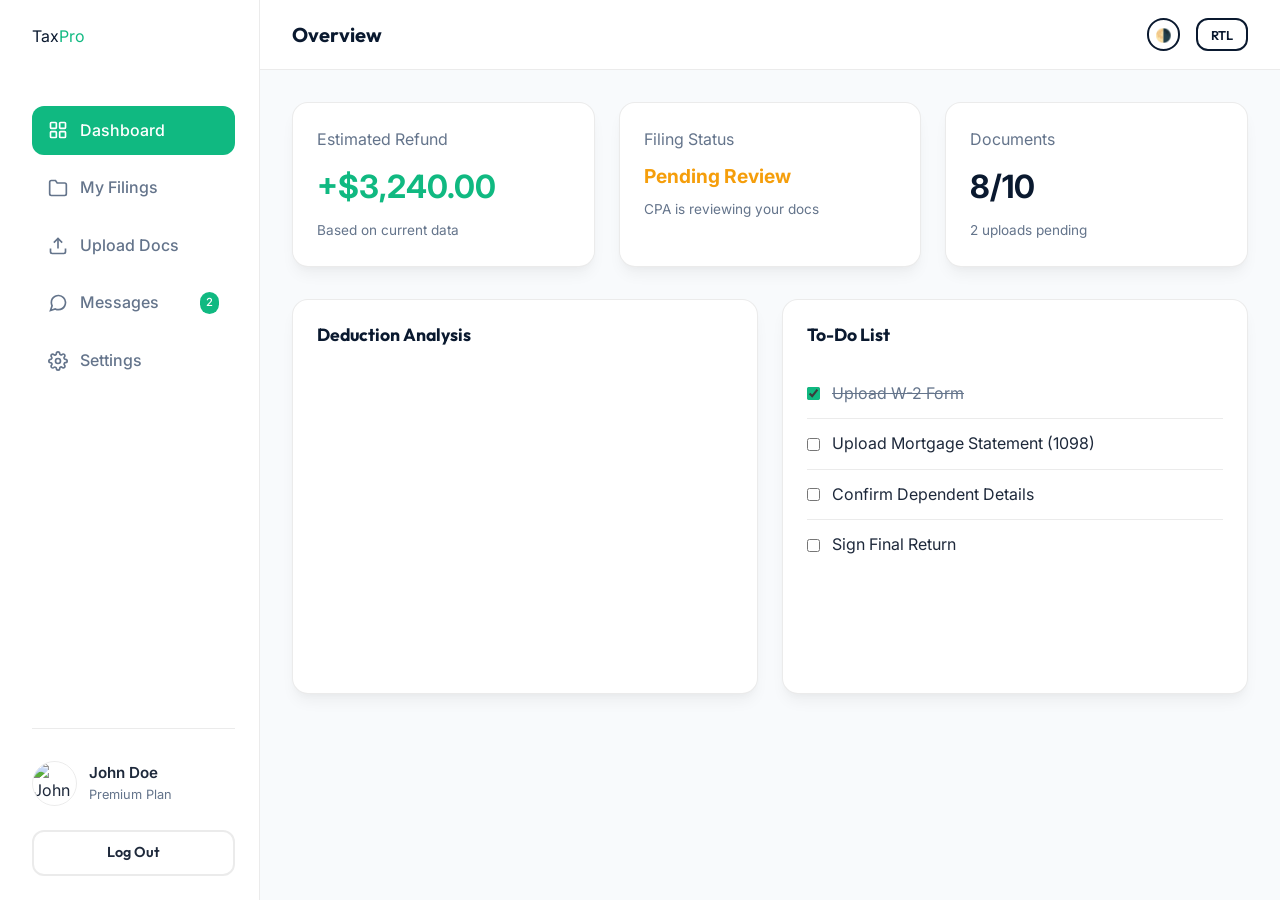
==== commit 02f60119: "add the dash boadr imf" ====
--- a/dashboard.html
+++ b/dashboard.html
@@ -50,7 +50,7 @@
         /* Widgets */
         .widget-grid {
             display: grid;
-            grid-template-columns: repeat(auto-fit, minmax(280px, 1fr));
+            grid-template-columns: repeat(auto-fit, minmax(300px, 1fr));
             gap: 1.5rem;
             margin-bottom: 2rem;
         }
@@ -92,12 +92,10 @@
 
         <!-- Sidebar -->
         <aside class="sidebar" id="sidebar">
-            <div class="logo" style="margin-bottom: 3.5rem; position: relative;">
+            <div class="logo" style="margin-bottom: 3.5rem;">
                 <a href="index.html">
                     Tax<span style="color: var(--color-accent);">Pro</span>
                 </a>
-                <button class="sidebar-close" id="sidebar-close"
-                    style="display: none; background: none; border: none; padding: 0;">&times;</button>
             </div>
 
             <!-- Section 1: Main Nav -->
@@ -213,14 +211,13 @@
                 </div>
 
                 <!-- Main Widgets: Chart & Tasks -->
-                <div class="grid"
-                    style="grid-template-columns: repeat(auto-fit, minmax(min(100%, 400px), 1fr)); gap: 1.5rem;">
+                <div class="grid" style="grid-template-columns: repeat(auto-fit, minmax(400px, 1fr)); gap: 1.5rem;">
 
                     <!-- Revenue/Deduction Chart -->
                     <div class="status-card" style="grid-column: span 1;">
                         <h3 style="margin-bottom: 1.5rem; font-size: 1.1rem;">Deduction Analysis</h3>
-                        <div style="position: relative; height: 300px; width: 100%; overflow-x: auto;">
-                            <canvas id="revenueChart" style="min-width: 300px;"></canvas>
+                        <div style="position: relative; height: 300px; width: 100%;">
+                            <canvas id="revenueChart"></canvas>
                         </div>
                     </div>
 
@@ -230,25 +227,23 @@
                         <div class="task-list">
                             <div class="flex"
                                 style="align-items: center; gap: 0.75rem; padding: 0.75rem 0; border-bottom: 1px solid var(--border-color);">
-                                <input type="checkbox" checked
-                                    style="accent-color: var(--color-accent); flex-shrink: 0;">
-                                <span
-                                    style="text-decoration: line-through; color: var(--text-muted); line-height: 1.4;">Upload
-                                    W-2 Form</span>
+                                <input type="checkbox" checked style="accent-color: var(--color-accent);">
+                                <span style="text-decoration: line-through; color: var(--text-muted);">Upload W-2
+                                    Form</span>
                             </div>
                             <div class="flex"
                                 style="align-items: center; gap: 0.75rem; padding: 0.75rem 0; border-bottom: 1px solid var(--border-color);">
-                                <input type="checkbox" style="accent-color: var(--color-accent); flex-shrink: 0;">
-                                <span style="line-height: 1.4;">Upload Mortgage Statement (1098)</span>
+                                <input type="checkbox" style="accent-color: var(--color-accent);">
+                                <span>Upload Mortgage Statement (1098)</span>
                             </div>
                             <div class="flex"
                                 style="align-items: center; gap: 0.75rem; padding: 0.75rem 0; border-bottom: 1px solid var(--border-color);">
-                                <input type="checkbox" style="accent-color: var(--color-accent); flex-shrink: 0;">
-                                <span style="line-height: 1.4;">Confirm Dependent Details</span>
+                                <input type="checkbox" style="accent-color: var(--color-accent);">
+                                <span>Confirm Dependent Details</span>
                             </div>
                             <div class="flex" style="align-items: center; gap: 0.75rem; padding: 0.75rem 0;">
-                                <input type="checkbox" style="accent-color: var(--color-accent); flex-shrink: 0;">
-                                <span style="line-height: 1.4;">Sign Final Return</span>
+                                <input type="checkbox" style="accent-color: var(--color-accent);">
+                                <span>Sign Final Return</span>
                             </div>
                         </div>
                     </div>
@@ -256,39 +251,7 @@
                 </div>
 
                 <!-- Recent Activity -->
-                <div class="status-card" style="margin-top: 1.5rem;">
-                    <h3 style="margin-bottom: 1.5rem; font-size: 1.1rem;">Recent Activity</h3>
-                    <div class="table-responsive">
-                        <table style="width: 100%; text-align: left; border-collapse: collapse;">
-                            <thead>
-                                <tr style="border-bottom: 1px solid var(--border-color); color: var(--text-muted);">
-                                    <th style="padding: 0.75rem 0; font-weight: 500;">Action</th>
-                                    <th style="padding: 0.75rem 0; font-weight: 500;">Date</th>
-                                    <th style="padding: 0.75rem 0; font-weight: 500; text-align: right;">Status</th>
-                                </tr>
-                            </thead>
-                            <tbody>
-                                <tr style="border-bottom: 1px solid var(--border-color);">
-                                    <td style="padding: 1rem 0;">Document Uploaded: W-2</td>
-                                    <td style="padding: 1rem 0; color: var(--text-muted);">Today, 10:23 AM</td>
-                                    <td style="padding: 1rem 0; text-align: right; color: var(--color-accent);">Completed
-                                    </td>
-                                </tr>
-                                <tr style="border-bottom: 1px solid var(--border-color);">
-                                    <td style="padding: 1rem 0;">Profile Updated</td>
-                                    <td style="padding: 1rem 0; color: var(--text-muted);">Yesterday</td>
-                                    <td style="padding: 1rem 0; text-align: right; color: var(--color-accent);">Completed
-                                    </td>
-                                </tr>
-                                <tr>
-                                    <td style="padding: 1rem 0;">CPA Message Received</td>
-                                    <td style="padding: 1rem 0; color: var(--text-muted);">Jan 28, 2026</td>
-                                    <td style="padding: 1rem 0; text-align: right; color: #F59E0B;">Pending</td>
-                                </tr>
-                            </tbody>
-                        </table>
-                    </div>
-                </div>
+                
 
             </div>
         </main>
@@ -312,14 +275,6 @@
 
         if (sidebarOverlay) {
             sidebarOverlay.addEventListener('click', () => {
-                sidebar.classList.remove('active');
-                sidebarOverlay.classList.remove('active');
-            });
-        }
-
-        const sidebarClose = document.getElementById('sidebar-close');
-        if (sidebarClose) {
-            sidebarClose.addEventListener('click', () => {
                 sidebar.classList.remove('active');
                 sidebarOverlay.classList.remove('active');
             });
--- a/assets/css/style.css
+++ b/assets/css/style.css
@@ -220,6 +220,13 @@
     border-radius: var(--radius-lg);
 }
 
+/* Utilities */
+.table-responsive {
+    width: 100%;
+    overflow-x: auto;
+    -webkit-overflow-scrolling: touch;
+}
+
 /* Animations */
 @keyframes fadeInUp {
     from {
@@ -346,8 +353,10 @@
 /* Topbar & Dashboard Mobile Layout */
 @media (max-width: 1024px) {
     .dashboard-layout {
-        grid-template-columns: 1fr;
+        grid-template-columns: 1fr !important;
         padding-top: 80px;
+        display: block !important;
+        /* Ensure block layout on mobile */
     }
 
     .topbar {
@@ -392,22 +401,16 @@
 
 @media (max-width: 480px) {
     .topbar {
-        padding: 0 0.5rem !important;
+        padding: 0 0.75rem !important;
     }
 
     .topbar .flex {
-        gap: 0.25rem !important;
+        gap: 0.5rem !important;
     }
 
     .page-title {
-        font-size: 1rem !important;
-        max-width: 90px;
-    }
-
-    #sidebar-toggle {
-        width: 35px;
-        height: 35px;
-        font-size: 1rem;
+        font-size: 1.1rem !important;
+        max-width: 110px;
     }
 }
 
@@ -437,6 +440,92 @@
     .grid {
         grid-template-columns: 1fr !important;
         gap: 1.5rem !important;
+        width: 100% !important;
+    }
+
+    /* Better grid for tablets (min 601px to 1024px) */
+    @media (min-width: 601px) {
+        .widget-grid {
+            grid-template-columns: repeat(2, 1fr) !important;
+        }
+
+        /* Ensure dashboard content grid uses 1 column and full width on tablet */
+        .grid[style*="grid-template-columns: repeat(auto-fit, minmax(400px, 1fr))"],
+        .grid {
+            grid-template-columns: 1fr !important;
+            width: 100% !important;
+            max-width: 100% !important;
+        }
+
+        .status-card {
+            width: 100% !important;
+            max-width: 100% !important;
+        }
+
+        main {
+            width: 100% !important;
+        }
+    }
+
+    /* Mobile Table Stacking (under 600px) */
+    @media (max-width: 600px) {
+
+        .table-responsive table,
+        .table-responsive thead,
+        .table-responsive tbody,
+        .table-responsive th,
+        .table-responsive td,
+        .table-responsive tr {
+            display: block;
+        }
+
+        .table-responsive thead tr {
+            position: absolute;
+            top: -9999px;
+            left: -9999px;
+        }
+
+        .table-responsive tr {
+            border: 1px solid var(--border-color);
+            margin-bottom: 1rem;
+            border-radius: var(--radius-md);
+            padding: 0.5rem;
+        }
+
+        .table-responsive td {
+            border: none;
+            position: relative;
+            padding-left: 50% !important;
+            text-align: left !important;
+            border-bottom: 1px solid var(--border-color);
+        }
+
+        .table-responsive td:last-child {
+            border-bottom: none;
+        }
+
+        .table-responsive td:before {
+            position: absolute;
+            top: 1rem;
+            left: 1rem;
+            width: 45%;
+            padding-right: 10px;
+            white-space: nowrap;
+            font-weight: 600;
+            color: var(--text-muted);
+        }
+
+        .table-responsive td:nth-of-type(1):before {
+            content: "Action";
+        }
+
+        .table-responsive td:nth-of-type(2):before {
+            content: "Date";
+        }
+
+        .table-responsive td:nth-of-type(3):before {
+            content: "Status";
+        }
     }
 
     /* Override inline grid styles if they cause overflow */
@@ -450,7 +539,7 @@
     }
 
     .dashboard-content {
-        padding: 0.75rem !important;
+        padding: 1rem !important;
     }
 
     .settings-grid,
@@ -465,37 +554,6 @@
 
     .auth-content {
         padding: 2rem 1rem !important;
-    }
-
-    /* Robust Table Scroll Fix */
-    .table-responsive {
-        width: 100% !important;
-        max-width: 100% !important;
-        overflow-x: auto !important; /* Enable horizontal scroll */
-        display: block !important;
-        -webkit-overflow-scrolling: touch;
-        margin-top: 1rem;
-        border-radius: var(--radius-md);
-    }
-
-    .table-responsive table {
-        width: 100% !important;
-        min-width: 600px !important; /* Increased for better column spacing */
-        table-layout: auto !important; /* Allow columns to fit content */
-        border-collapse: collapse !important;
-    }
-
-    .table-responsive th,
-    .table-responsive td {
-        white-space: normal !important; /* Allow wrapping if needed */
-        word-wrap: break-word;
-        padding: 1rem 0.75rem !important; /* Generous padding for separation */
-        text-align: left !important;
-    }
-
-    /* Status cards full width */
-    .widget-grid {
-        grid-template-columns: 1fr !important;
     }
 }
 
@@ -521,7 +579,8 @@
     border-right: 1px solid var(--border-color) !important;
     display: flex;
     flex-direction: column;
-    padding: 1.5rem;
+    padding: 1.5rem 1.5rem 1.5rem 2rem;
+    /* Increased left padding for mobile logo */
     transition: transform 0.3s ease;
     z-index: 2100;
     /* Ensure high enough for mobile */
@@ -529,27 +588,20 @@
 
 @media (max-width: 1024px) {
     .sidebar {
-        display: none;
+        display: none !important;
+        /* Force hide by default on mobile */
         position: fixed;
         top: 0;
         left: 0;
         bottom: 0;
         width: 260px;
+        transform: translateX(-100%);
+        transition: transform 0.3s ease;
     }
 
     .sidebar.active {
-        display: flex;
-        box-shadow: 0 0 50px rgba(0, 0, 0, 0.3);
-    }
-
-    .sidebar-close {
-        display: block !important;
-        position: absolute;
-        top: 1.5rem;
-        right: 1.5rem;
-        font-size: 1.5rem;
-        cursor: pointer;
-        color: var(--text-muted);
+        display: flex !important;
+        transform: translateX(0);
     }
 }
 
@@ -575,10 +627,9 @@
 }
 
 .nav-item svg {
-    width: 18px;
-    height: 18px;
+    width: 20px;
+    height: 20px;
     stroke-width: 2;
-    flex-shrink: 0;
 }
 
 .nav-item:hover,
@@ -632,7 +683,6 @@
     padding: 0.6rem;
     border-color: var(--border-color) !important;
     color: var(--text-main) !important;
-    white-space: nowrap;
 }
 
 .sidebar .btn-outline:hover {
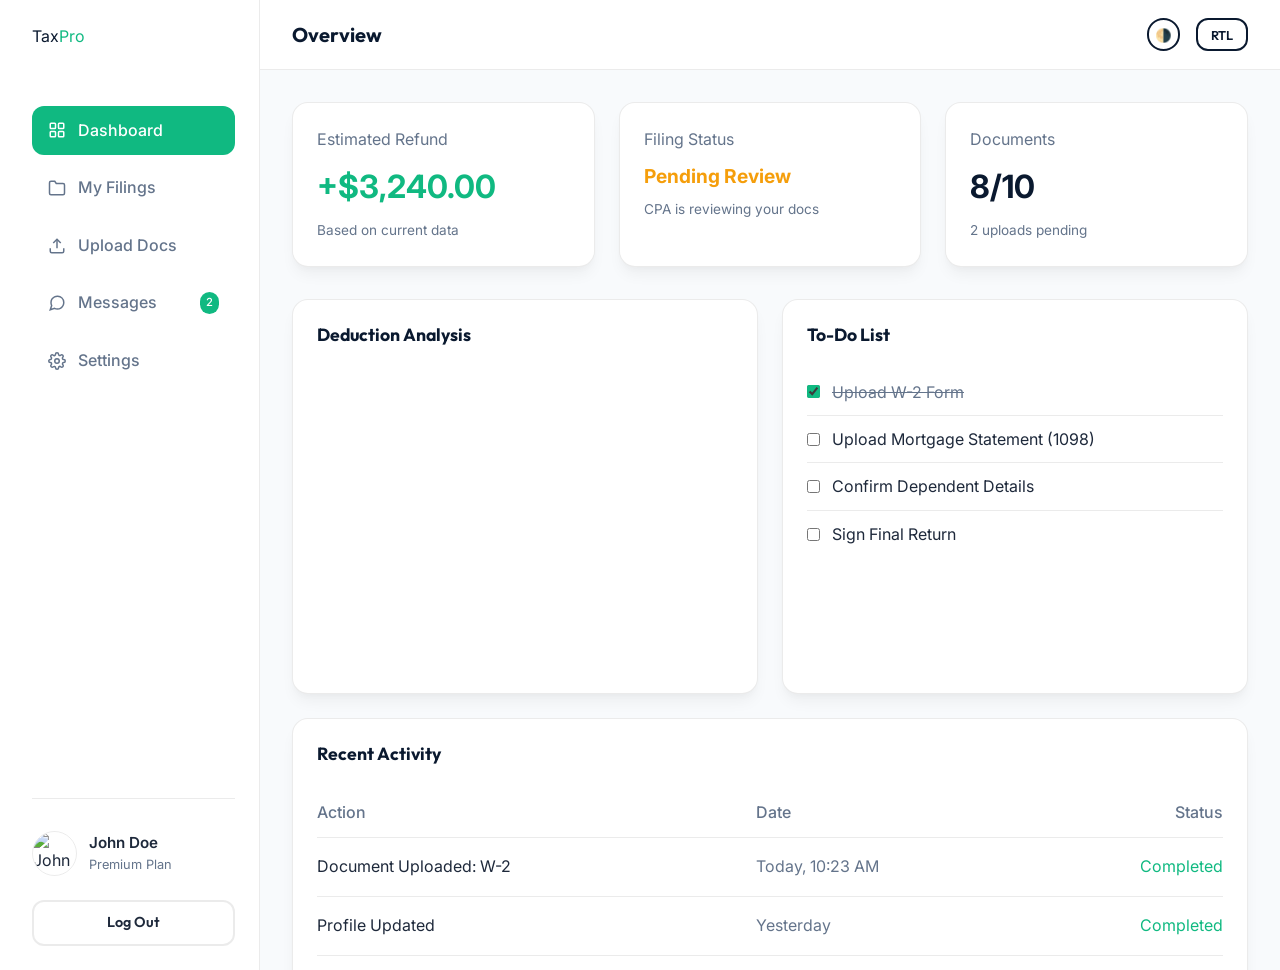
==== commit 24706705: "add her" ====
--- a/dashboard.html
+++ b/dashboard.html
@@ -50,7 +50,7 @@
         /* Widgets */
         .widget-grid {
             display: grid;
-            grid-template-columns: repeat(auto-fit, minmax(300px, 1fr));
+            grid-template-columns: repeat(auto-fit, minmax(280px, 1fr));
             gap: 1.5rem;
             margin-bottom: 2rem;
         }
@@ -92,10 +92,12 @@
 
         <!-- Sidebar -->
         <aside class="sidebar" id="sidebar">
-            <div class="logo" style="margin-bottom: 3.5rem;">
+            <div class="logo" style="margin-bottom: 3.5rem; position: relative;">
                 <a href="index.html">
                     Tax<span style="color: var(--color-accent);">Pro</span>
                 </a>
+                <button class="sidebar-close" id="sidebar-close"
+                    style="display: none; background: none; border: none; padding: 0;">&times;</button>
             </div>
 
             <!-- Section 1: Main Nav -->
@@ -211,13 +213,14 @@
                 </div>
 
                 <!-- Main Widgets: Chart & Tasks -->
-                <div class="grid" style="grid-template-columns: repeat(auto-fit, minmax(400px, 1fr)); gap: 1.5rem;">
+                <div class="grid"
+                    style="grid-template-columns: repeat(auto-fit, minmax(min(100%, 400px), 1fr)); gap: 1.5rem;">
 
                     <!-- Revenue/Deduction Chart -->
                     <div class="status-card" style="grid-column: span 1;">
                         <h3 style="margin-bottom: 1.5rem; font-size: 1.1rem;">Deduction Analysis</h3>
-                        <div style="position: relative; height: 300px; width: 100%;">
-                            <canvas id="revenueChart"></canvas>
+                        <div style="position: relative; height: 300px; width: 100%; overflow-x: auto;">
+                            <canvas id="revenueChart" style="min-width: 300px;"></canvas>
                         </div>
                     </div>
 
@@ -227,23 +230,25 @@
                         <div class="task-list">
                             <div class="flex"
                                 style="align-items: center; gap: 0.75rem; padding: 0.75rem 0; border-bottom: 1px solid var(--border-color);">
-                                <input type="checkbox" checked style="accent-color: var(--color-accent);">
-                                <span style="text-decoration: line-through; color: var(--text-muted);">Upload W-2
-                                    Form</span>
+                                <input type="checkbox" checked
+                                    style="accent-color: var(--color-accent); flex-shrink: 0;">
+                                <span
+                                    style="text-decoration: line-through; color: var(--text-muted); line-height: 1.4;">Upload
+                                    W-2 Form</span>
                             </div>
                             <div class="flex"
                                 style="align-items: center; gap: 0.75rem; padding: 0.75rem 0; border-bottom: 1px solid var(--border-color);">
-                                <input type="checkbox" style="accent-color: var(--color-accent);">
-                                <span>Upload Mortgage Statement (1098)</span>
+                                <input type="checkbox" style="accent-color: var(--color-accent); flex-shrink: 0;">
+                                <span style="line-height: 1.4;">Upload Mortgage Statement (1098)</span>
                             </div>
                             <div class="flex"
                                 style="align-items: center; gap: 0.75rem; padding: 0.75rem 0; border-bottom: 1px solid var(--border-color);">
-                                <input type="checkbox" style="accent-color: var(--color-accent);">
-                                <span>Confirm Dependent Details</span>
+                                <input type="checkbox" style="accent-color: var(--color-accent); flex-shrink: 0;">
+                                <span style="line-height: 1.4;">Confirm Dependent Details</span>
                             </div>
                             <div class="flex" style="align-items: center; gap: 0.75rem; padding: 0.75rem 0;">
-                                <input type="checkbox" style="accent-color: var(--color-accent);">
-                                <span>Sign Final Return</span>
+                                <input type="checkbox" style="accent-color: var(--color-accent); flex-shrink: 0;">
+                                <span style="line-height: 1.4;">Sign Final Return</span>
                             </div>
                         </div>
                     </div>
@@ -251,7 +256,37 @@
                 </div>
 
                 <!-- Recent Activity -->
-                
+                <div class="status-card" style="margin-top: 1.5rem;">
+                    <h3 style="margin-bottom: 1.5rem; font-size: 1.1rem;">Recent Activity</h3>
+                    <table style="width: 100%; text-align: left; border-collapse: collapse;">
+                        <thead>
+                            <tr style="border-bottom: 1px solid var(--border-color); color: var(--text-muted);">
+                                <th style="padding: 0.75rem 0; font-weight: 500;">Action</th>
+                                <th style="padding: 0.75rem 0; font-weight: 500;">Date</th>
+                                <th style="padding: 0.75rem 0; font-weight: 500; text-align: right;">Status</th>
+                            </tr>
+                        </thead>
+                        <tbody>
+                            <tr style="border-bottom: 1px solid var(--border-color);">
+                                <td style="padding: 1rem 0;">Document Uploaded: W-2</td>
+                                <td style="padding: 1rem 0; color: var(--text-muted);">Today, 10:23 AM</td>
+                                <td style="padding: 1rem 0; text-align: right; color: var(--color-accent);">Completed
+                                </td>
+                            </tr>
+                            <tr style="border-bottom: 1px solid var(--border-color);">
+                                <td style="padding: 1rem 0;">Profile Updated</td>
+                                <td style="padding: 1rem 0; color: var(--text-muted);">Yesterday</td>
+                                <td style="padding: 1rem 0; text-align: right; color: var(--color-accent);">Completed
+                                </td>
+                            </tr>
+                            <tr>
+                                <td style="padding: 1rem 0;">CPA Message Received</td>
+                                <td style="padding: 1rem 0; color: var(--text-muted);">Jan 28, 2026</td>
+                                <td style="padding: 1rem 0; text-align: right; color: #F59E0B;">Pending</td>
+                            </tr>
+                        </tbody>
+                    </table>
+                </div>
 
             </div>
         </main>
@@ -275,6 +310,14 @@
 
         if (sidebarOverlay) {
             sidebarOverlay.addEventListener('click', () => {
+                sidebar.classList.remove('active');
+                sidebarOverlay.classList.remove('active');
+            });
+        }
+
+        const sidebarClose = document.getElementById('sidebar-close');
+        if (sidebarClose) {
+            sidebarClose.addEventListener('click', () => {
                 sidebar.classList.remove('active');
                 sidebarOverlay.classList.remove('active');
             });
--- a/assets/css/style.css
+++ b/assets/css/style.css
@@ -401,16 +401,22 @@
 
 @media (max-width: 480px) {
     .topbar {
-        padding: 0 0.75rem !important;
+        padding: 0 0.5rem !important;
     }
 
     .topbar .flex {
-        gap: 0.5rem !important;
+        gap: 0.25rem !important;
     }
 
     .page-title {
-        font-size: 1.1rem !important;
-        max-width: 110px;
+        font-size: 1rem !important;
+        max-width: 90px;
+    }
+
+    #sidebar-toggle {
+        width: 35px;
+        height: 35px;
+        font-size: 1rem;
     }
 }
 
@@ -539,7 +545,7 @@
     }
 
     .dashboard-content {
-        padding: 1rem !important;
+        padding: 0.75rem !important;
     }
 
     .settings-grid,
@@ -554,6 +560,37 @@
 
     .auth-content {
         padding: 2rem 1rem !important;
+    }
+
+    /* Robust Table Scroll Fix */
+    .table-responsive {
+        width: 100% !important;
+        max-width: 100% !important;
+        overflow-x: auto !important; /* Enable horizontal scroll */
+        display: block !important;
+        -webkit-overflow-scrolling: touch;
+        margin-top: 1rem;
+        border-radius: var(--radius-md);
+    }
+
+    .table-responsive table {
+        width: 100% !important;
+        min-width: 600px !important; /* Increased for better column spacing */
+        table-layout: auto !important; /* Allow columns to fit content */
+        border-collapse: collapse !important;
+    }
+
+    .table-responsive th,
+    .table-responsive td {
+        white-space: normal !important; /* Allow wrapping if needed */
+        word-wrap: break-word;
+        padding: 1rem 0.75rem !important; /* Generous padding for separation */
+        text-align: left !important;
+    }
+
+    /* Status cards full width */
+    .widget-grid {
+        grid-template-columns: 1fr !important;
     }
 }
 
@@ -600,8 +637,23 @@
     }
 
     .sidebar.active {
+<<<<<<< HEAD
         display: flex !important;
         transform: translateX(0);
+=======
+        display: flex;
+        box-shadow: 0 0 50px rgba(0, 0, 0, 0.3);
+    }
+
+    .sidebar-close {
+        display: block !important;
+        position: absolute;
+        top: 1.5rem;
+        right: 1.5rem;
+        font-size: 1.5rem;
+        cursor: pointer;
+        color: var(--text-muted);
+>>>>>>> 69c750dcfff722b7fcb48eb7831fac2efab3dc96
     }
 }
 
@@ -627,9 +679,10 @@
 }
 
 .nav-item svg {
-    width: 20px;
-    height: 20px;
+    width: 18px;
+    height: 18px;
     stroke-width: 2;
+    flex-shrink: 0;
 }
 
 .nav-item:hover,
@@ -683,6 +736,7 @@
     padding: 0.6rem;
     border-color: var(--border-color) !important;
     color: var(--text-main) !important;
+    white-space: nowrap;
 }
 
 .sidebar .btn-outline:hover {
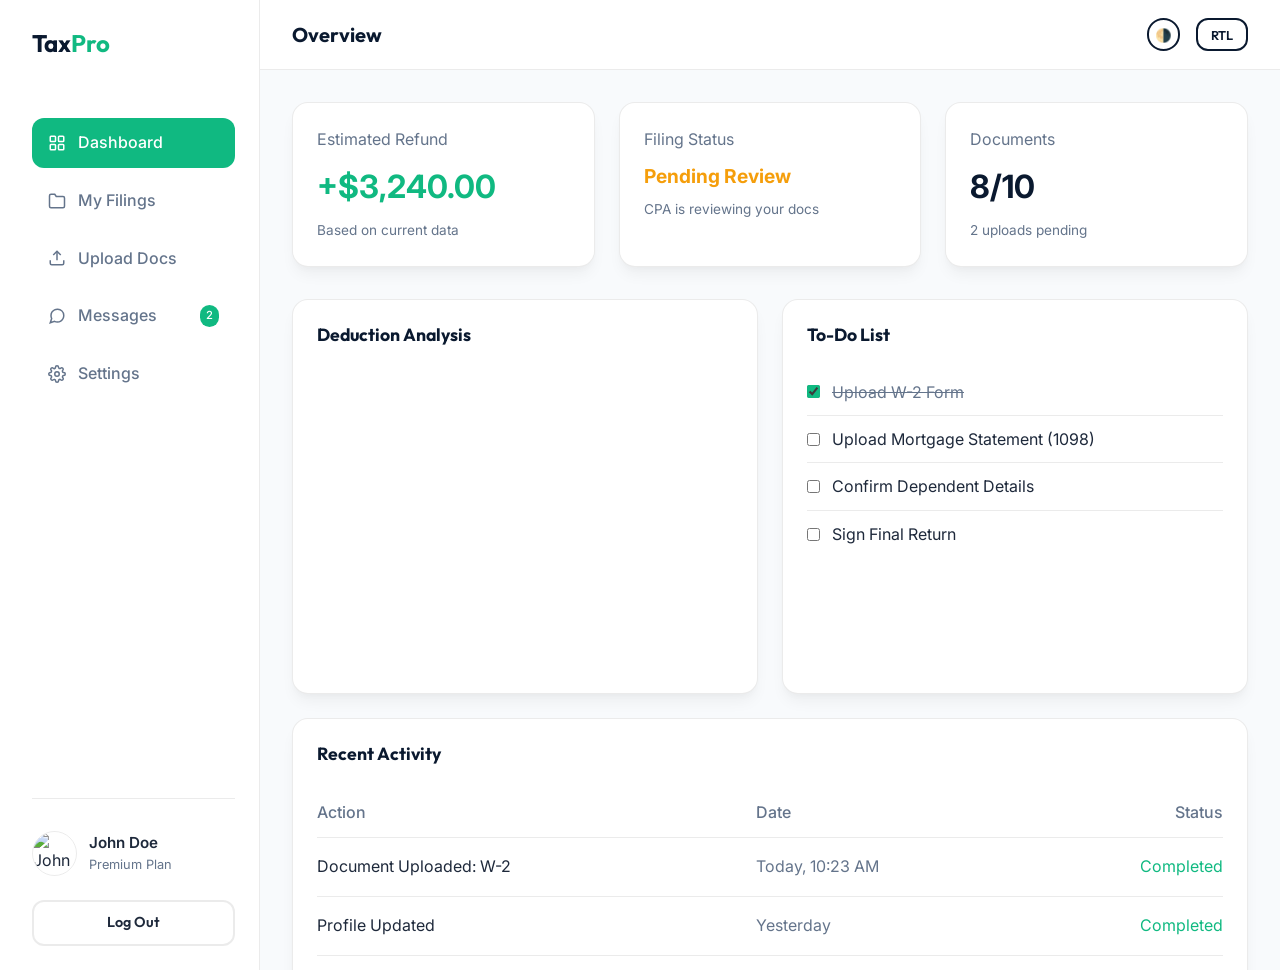
==== commit 8d39a9a9: "add the noe one" ====
--- a/dashboard.html
+++ b/dashboard.html
@@ -40,11 +40,17 @@
             z-index: 100;
         }
 
-        /* Main Content */
+        /* main content */
         .dashboard-content {
             padding: 2rem;
             overflow-y: auto;
             max-height: 100vh;
+        }
+
+        @media (max-width: 1023px) {
+            #sidebar-toggle {
+                display: flex !important;
+            }
         }
 
         /* Widgets */
@@ -93,7 +99,8 @@
         <!-- Sidebar -->
         <aside class="sidebar" id="sidebar">
             <div class="logo" style="margin-bottom: 3.5rem; position: relative;">
-                <a href="index.html">
+                <a href="index.html"
+                    style="font-family: var(--font-heading); font-size: 1.5rem; font-weight: 700; color: var(--heading-color);">
                     Tax<span style="color: var(--color-accent);">Pro</span>
                 </a>
                 <button class="sidebar-close" id="sidebar-close"
--- a/assets/css/style.css
+++ b/assets/css/style.css
@@ -351,7 +351,7 @@
 }
 
 /* Topbar & Dashboard Mobile Layout */
-@media (max-width: 1024px) {
+@media (max-width: 1023px) {
     .dashboard-layout {
         grid-template-columns: 1fr !important;
         padding-top: 80px;
@@ -566,7 +566,8 @@
     .table-responsive {
         width: 100% !important;
         max-width: 100% !important;
-        overflow-x: auto !important; /* Enable horizontal scroll */
+        overflow-x: auto !important;
+        /* Enable horizontal scroll */
         display: block !important;
         -webkit-overflow-scrolling: touch;
         margin-top: 1rem;
@@ -575,16 +576,20 @@
 
     .table-responsive table {
         width: 100% !important;
-        min-width: 600px !important; /* Increased for better column spacing */
-        table-layout: auto !important; /* Allow columns to fit content */
+        min-width: 600px !important;
+        /* Increased for better column spacing */
+        table-layout: auto !important;
+        /* Allow columns to fit content */
         border-collapse: collapse !important;
     }
 
     .table-responsive th,
     .table-responsive td {
-        white-space: normal !important; /* Allow wrapping if needed */
+        white-space: normal !important;
+        /* Allow wrapping if needed */
         word-wrap: break-word;
-        padding: 1rem 0.75rem !important; /* Generous padding for separation */
+        padding: 1rem 0.75rem !important;
+        /* Generous padding for separation */
         text-align: left !important;
     }
 
@@ -623,9 +628,9 @@
     /* Ensure high enough for mobile */
 }
 
-@media (max-width: 1024px) {
+@media (max-width: 1023px) {
     .sidebar {
-        display: none !important;
+        display: none;
         /* Force hide by default on mobile */
         position: fixed;
         top: 0;
@@ -637,11 +642,8 @@
     }
 
     .sidebar.active {
-<<<<<<< HEAD
         display: flex !important;
         transform: translateX(0);
-=======
-        display: flex;
         box-shadow: 0 0 50px rgba(0, 0, 0, 0.3);
     }
 
@@ -653,7 +655,6 @@
         font-size: 1.5rem;
         cursor: pointer;
         color: var(--text-muted);
->>>>>>> 69c750dcfff722b7fcb48eb7831fac2efab3dc96
     }
 }
 
